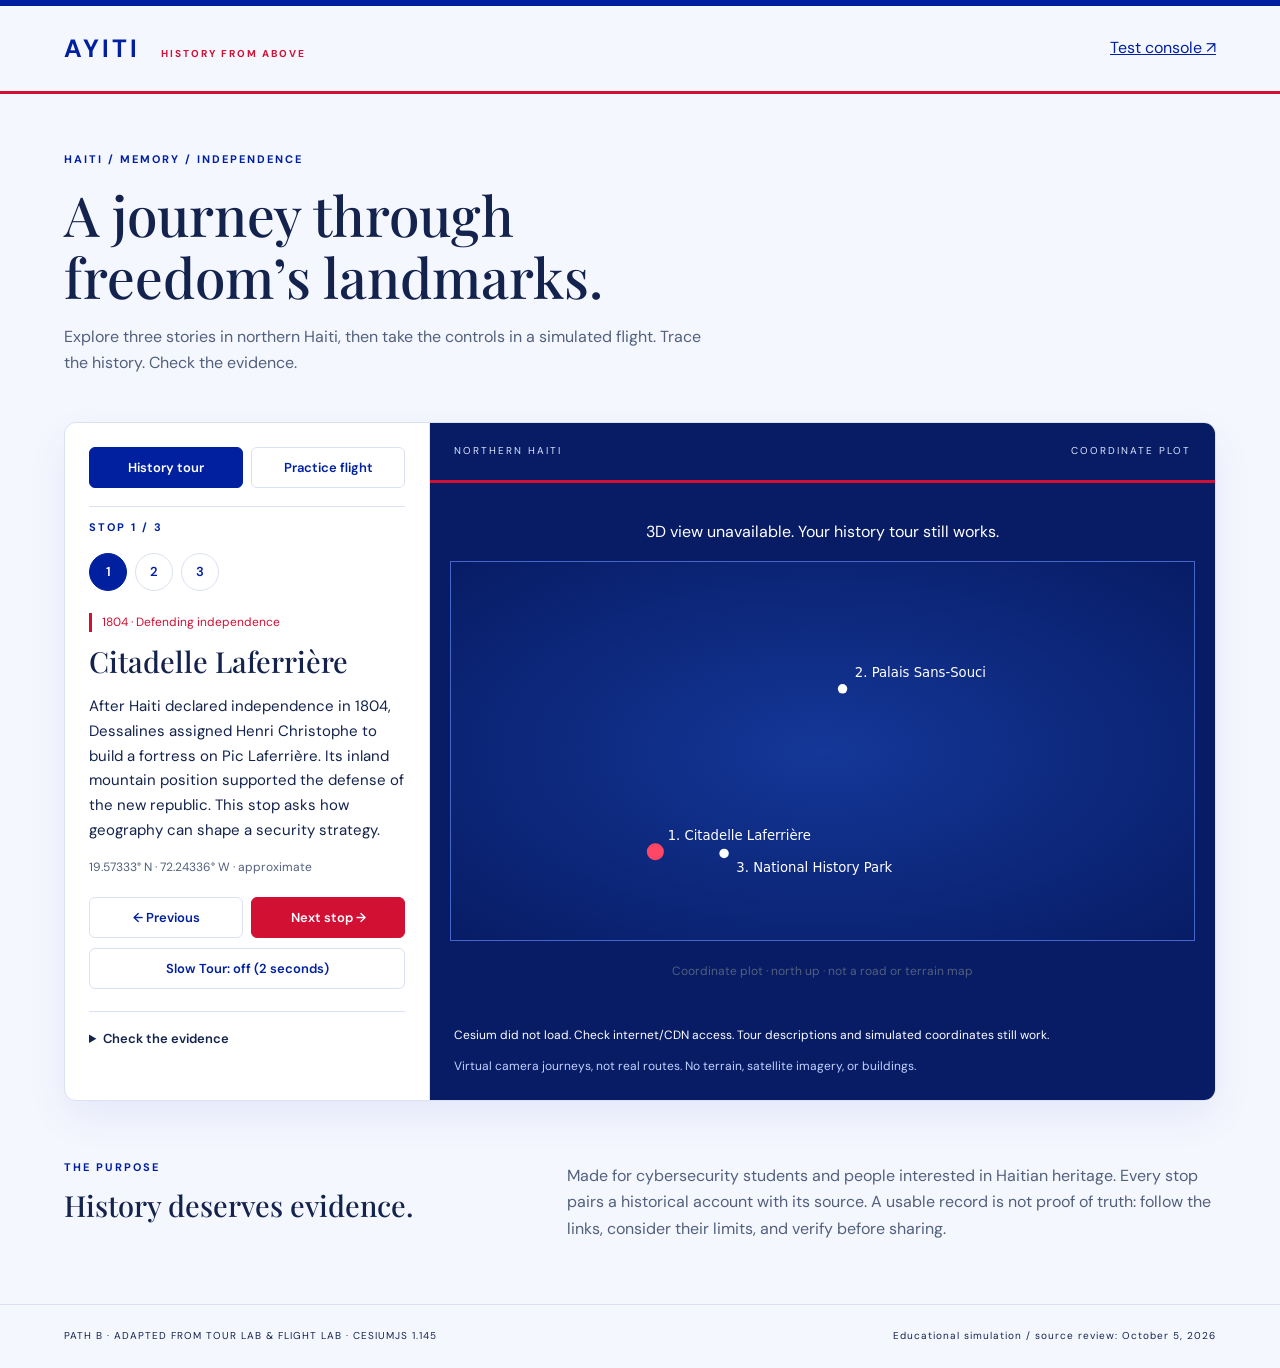
==== index.html @ 0febf386 "Add files via upload" ====
<!doctype html>
<html lang="en"><head><meta charset="utf-8"><meta name="viewport" content="width=device-width,initial-scale=1">
<meta name="description" content="A sourced Haiti history tour and educational flight simulation for cybersecurity students.">
<title>Ayiti · History from Above</title>
<link rel="stylesheet" href="https://cesium.com/downloads/cesiumjs/releases/1.145/Build/Cesium/Widgets/widgets.css">
<link rel="stylesheet" href="style.css"></head><body>
<header><a class="brand" href="index.html">AYITI <span>HISTORY FROM ABOVE</span></a><a href="tests.html">Test console ↗</a></header>
<main>
<section class="intro"><p class="eyebrow">HAITI / MEMORY / INDEPENDENCE</p><h1>A journey through<br>freedom’s landmarks.</h1><p>Explore three stories in northern Haiti, then take the controls in a simulated flight. Trace the history. Check the evidence.</p></section>
<div class="workspace">
<aside aria-label="Tour and flight controls">
<div class="tabs" role="group" aria-label="Experience"><button id="tourMode" aria-pressed="true">History tour</button><button id="flightMode" aria-pressed="false">Practice flight</button></div>
<section id="tourPanel"><p id="count" class="eyebrow"></p><div id="stopList" class="stop-list"></div><p id="era" class="era"></p><h2 id="name"></h2><p id="desc"></p><p id="coords" class="small"></p>
<div class="buttons"><button id="prev">← Previous</button><button id="next">Next stop →</button></div>
<button id="slow" class="wide" aria-pressed="false">Slow Tour: off (2 seconds)</button>
<details><summary>Check the evidence</summary><p id="source"></p><p id="coordinateNote" class="small"></p><p class="small">Cybersecurity connection: validate records, check provenance, and treat missing information as a warning.</p></details>
</section>
<section id="flightPanel" hidden><p class="eyebrow">SIMULATED FLIGHT · NO AIRCRAFT PHYSICS</p><h2>Your turn to explore.</h2><p>Start at the selected stop. Turn, change speed, and adjust your simulated altitude.</p>
<label>Heading <output id="headingOut">0°</output><input id="heading" type="range" min="0" max="359" value="0"></label>
<label>Speed <output id="speedOut">70 m/s</output><input id="speed" type="range" min="0" max="150" value="70"></label>
<label>Altitude above ellipsoid <output id="heightOut">2200 m</output><input id="height" type="range" min="500" max="5000" step="50" value="2200"></label>
<div class="buttons"><button id="play">Start flight</button><button id="reset">Reset at stop</button></div>
<p id="telemetry" class="telemetry" role="status"></p><p class="small">Arrow keys: turn / altitude. Space: pause. Keyboard controls work while the flight panel is active and focus is outside a form control.</p></section>
<div id="problems" role="alert"></div>
</aside>
<section class="map-panel" aria-label="Geographic visualization"><div class="map-top"><span>NORTHERN HAITI</span><span id="mapMode">3D GRID GLOBE</span></div><div id="globe"></div>
<div id="fallback" hidden><p>3D view unavailable. Your history tour still works.</p><svg viewBox="0 0 600 400" role="img" aria-label="Coordinate plot of the three Haiti tour stops. Not a terrain or road map."><g id="fallbackMarkers"></g></svg><p class="small">Coordinate plot · north up · not a road or terrain map</p></div>
<p id="message" role="status">Loading Cesium…</p><p class="map-note">Virtual camera journeys, not real routes. No terrain, satellite imagery, or buildings.</p></section>
</div>
<section class="context"><div><p class="eyebrow">THE PURPOSE</p><h2>History deserves evidence.</h2></div><p>Made for cybersecurity students and people interested in Haitian heritage. Every stop pairs a historical account with its source. A usable record is not proof of truth: follow the links, consider their limits, and verify before sharing.</p></section>
</main><footer>PATH B · ADAPTED FROM TOUR LAB & FLIGHT LAB · CESIUMJS 1.145 <span>Educational simulation / source review: October 5, 2026</span></footer>
<script src="https://cesium.com/downloads/cesiumjs/releases/1.145/Build/Cesium/Cesium.js"></script>
<script src="places.js"></script><script src="tour-core.js"></script><script src="flight-core.js"></script><script src="app.js"></script>
</body></html>
---- style.css ----
@import url('https://fonts.googleapis.com/css2?family=DM+Sans:wght@400;500;600;700&family=Playfair+Display:wght@500;600&display=swap');
:root{--paper:#f5f7ff;--ink:#14234d;--blue:#00209f;--red:#d21034;--line:#dbe1f2}*{box-sizing:border-box}body{margin:0;background:var(--paper);color:var(--ink);font:16px/1.65 'DM Sans',system-ui,sans-serif}header{display:flex;justify-content:space-between;align-items:center;padding:22px 5vw;border-bottom:1px solid var(--line)}a{color:var(--blue)}.brand{font-size:25px;letter-spacing:3px;text-decoration:none;font-weight:700}.brand span{font-size:10px;letter-spacing:2px;margin-left:12px}main{max-width:1450px;margin:auto;padding:0 5vw}.intro{padding:45px 0 30px;max-width:800px}.eyebrow{font-size:11px;letter-spacing:2px;font-weight:700;color:var(--blue)}h1{font:500 clamp(36px,4.3vw,64px)/1.12 'Playfair Display',Georgia,serif;margin:16px 0}h2{font:500 29px/1.2 'Playfair Display',Georgia,serif;margin:12px 0}.intro>p:last-child{max-width:650px;color:#52607c}.workspace{display:grid;grid-template-columns:365px 1fr;border:1px solid var(--line);border-radius:12px;overflow:hidden;background:#ffffff;box-shadow:0 16px 40px #00209f12}aside{padding:24px;border-right:1px solid var(--line)}.tabs,.buttons{display:flex;gap:8px}.tabs{padding-bottom:18px;border-bottom:1px solid var(--line)}button{font:600 13px 'DM Sans',system-ui;cursor:pointer;padding:11px 12px;border:1px solid var(--line);border-radius:6px;color:var(--blue);background:transparent}button:hover{background:#e8edff}button[aria-pressed=true],#next,#play{background:var(--blue);color:white;border-color:var(--blue)}button:disabled{opacity:.45;cursor:default}button:focus-visible,a:focus-visible,input:focus-visible,summary:focus-visible{outline:3px solid #d21034;outline-offset:3px}.tabs button{flex:1}.stop-list{display:flex;gap:8px;margin:16px 0}.stop-list button{border-radius:50%;width:38px;height:38px;padding:0}.era{font-size:12px;color:#d21034;margin-top:22px}#desc{font-size:15px}.small{font-size:12px;color:#52607c}.buttons{margin:20px 0 10px}.buttons button{flex:1}.wide{width:100%}details{border-top:1px solid var(--line);margin-top:22px;padding-top:16px;font-size:13px}summary{cursor:pointer;font-weight:600}#source a{display:inline-block;overflow-wrap:anywhere}#source p{margin:8px 0}#problems{font-size:13px;color:#b10e2a}label{display:block;margin:22px 0;font-size:13px;font-weight:600}output{float:right}input[type=range]{width:100%;accent-color:var(--blue)}.telemetry{font:12px/1.7 monospace}.map-panel{background:#071c65;position:relative;color:#ffffff;min-width:0;display:flex;flex-direction:column}.map-top{display:flex;justify-content:space-between;padding:20px 24px;font-size:10px;letter-spacing:2px;color:#dce5ff}#globe{height:500px;flex:1;min-height:460px}#message,.map-note{font-size:12px;padding:0 24px;line-height:1.6}.map-note{color:#c3d2ff;margin-top:0;padding-bottom:12px}#fallback{padding:20px;text-align:center}#fallback svg{width:100%;max-height:380px;background:radial-gradient(ellipse,#143798,#071c65);border:1px solid #4666cc}#fallback text{font:14px system-ui;fill:#ffffff}.context{display:grid;grid-template-columns:1fr 1.5fr;gap:70px;padding:46px 0}.context>p{color:#52607c}footer{border-top:1px solid var(--line);padding:23px 5vw;font-size:10px;letter-spacing:1px;display:flex;justify-content:space-between;gap:15px}[hidden]{display:none!important}@media(max-width:950px){.workspace{grid-template-columns:310px 1fr}aside{padding:18px}}@media(max-width:700px){.workspace,.context{grid-template-columns:1fr}.brand span{display:none}.intro{padding-top:30px}aside{border-right:0}.map-panel{min-height:430px}#globe{height:420px;min-height:420px}.context{gap:8px;padding:30px 0}footer{flex-direction:column}h1 br{display:none}}@media(prefers-reduced-motion:reduce){*{scroll-behavior:auto}}
header{border-top:6px solid #00209f;border-bottom:3px solid #d21034}.brand{color:#00209f}.brand span{color:#d21034}.era{border-left:3px solid #d21034;padding-left:10px}#next,#play{background:#d21034;border-color:#d21034}#next:hover,#play:hover{background:#b50f2c}.map-top{border-bottom:3px solid #d21034}.eyebrow{color:#00209f}
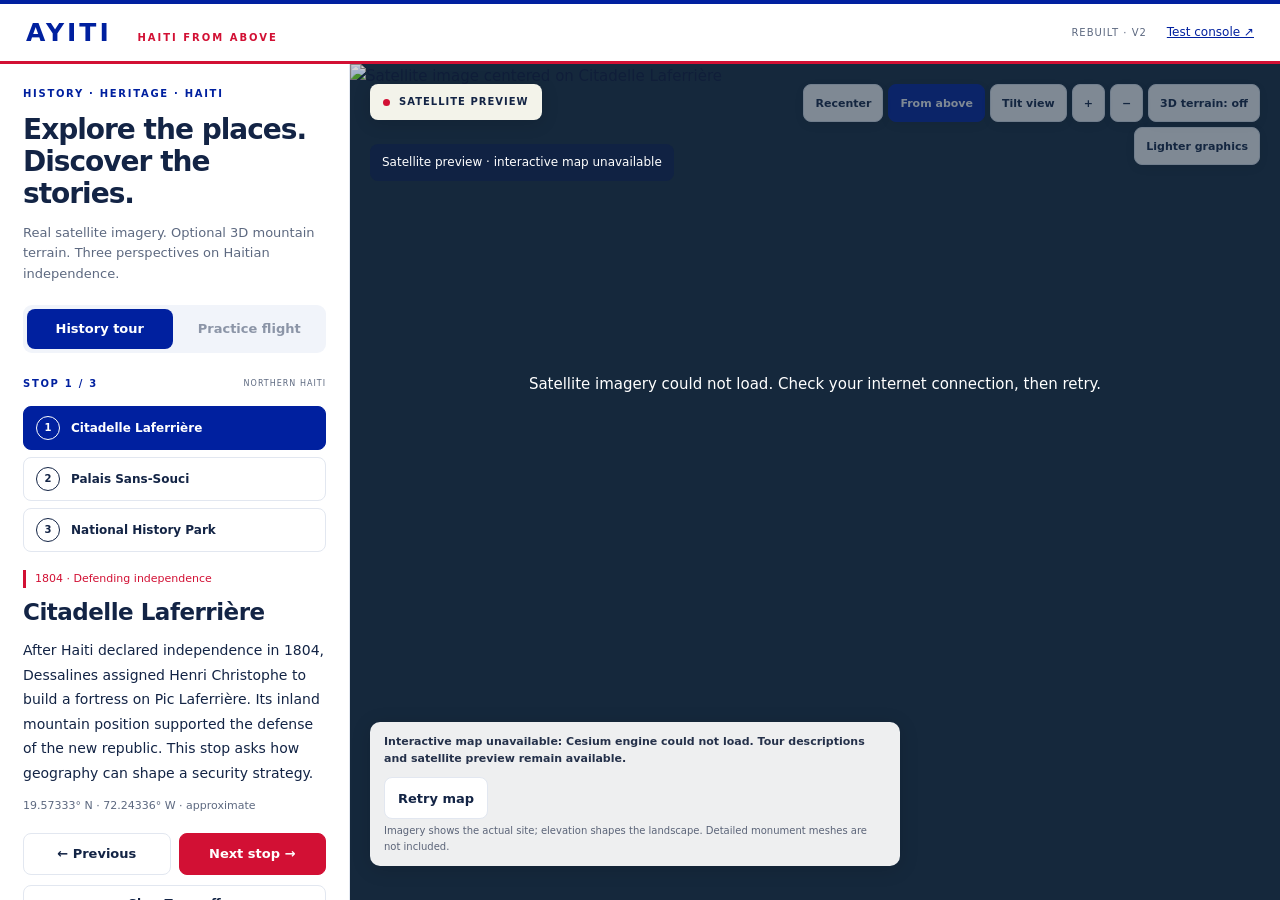
==== commit 2a5d2ac3: "Add files via upload" ====
--- a/index.html
+++ b/index.html
@@ -1,34 +1,42 @@
 <!doctype html>
-<html lang="en"><head><meta charset="utf-8"><meta name="viewport" content="width=device-width,initial-scale=1">
-<meta name="description" content="A sourced Haiti history tour and educational flight simulation for cybersecurity students.">
-<title>Ayiti · History from Above</title>
-<link rel="stylesheet" href="https://cesium.com/downloads/cesiumjs/releases/1.145/Build/Cesium/Widgets/widgets.css">
-<link rel="stylesheet" href="style.css"></head><body>
-<header><a class="brand" href="index.html">AYITI <span>HISTORY FROM ABOVE</span></a><a href="tests.html">Test console ↗</a></header>
-<main>
-<section class="intro"><p class="eyebrow">HAITI / MEMORY / INDEPENDENCE</p><h1>A journey through<br>freedom’s landmarks.</h1><p>Explore three stories in northern Haiti, then take the controls in a simulated flight. Trace the history. Check the evidence.</p></section>
-<div class="workspace">
-<aside aria-label="Tour and flight controls">
-<div class="tabs" role="group" aria-label="Experience"><button id="tourMode" aria-pressed="true">History tour</button><button id="flightMode" aria-pressed="false">Practice flight</button></div>
-<section id="tourPanel"><p id="count" class="eyebrow"></p><div id="stopList" class="stop-list"></div><p id="era" class="era"></p><h2 id="name"></h2><p id="desc"></p><p id="coords" class="small"></p>
-<div class="buttons"><button id="prev">← Previous</button><button id="next">Next stop →</button></div>
-<button id="slow" class="wide" aria-pressed="false">Slow Tour: off (2 seconds)</button>
-<details><summary>Check the evidence</summary><p id="source"></p><p id="coordinateNote" class="small"></p><p class="small">Cybersecurity connection: validate records, check provenance, and treat missing information as a warning.</p></details>
+<html lang="en">
+<head>
+<meta charset="utf-8"><meta name="viewport" content="width=device-width,initial-scale=1">
+<meta name="description" content="Explore Haiti's historical landmarks using real satellite imagery and elevation in CesiumJS.">
+<title>Ayiti · Haiti from Above</title>
+<link rel="stylesheet" href="vendor/cesium/widgets.css"><link rel="stylesheet" href="style.css?v=2">
+<script defer src="places.js"></script><script defer src="tour-core.js"></script><script defer src="flight-core.js"></script><script defer src="view-core.js"></script><script defer src="app.js?v=2"></script>
+</head>
+<body>
+<header class="app-header"><a href="index.html" class="brand">AYITI <span>HAITI FROM ABOVE</span></a><div class="header-right"><span class="version">REBUILT · V2</span><a href="tests.html">Test console ↗</a></div></header>
+<main class="app-layout">
+<aside class="sidebar" aria-label="History tour and flight controls">
+<div class="intro"><p class="eyebrow">HISTORY · HERITAGE · HAITI</p><h1>Explore the places.<br>Discover the stories.</h1><p class="intro-copy">Real satellite imagery. Optional 3D mountain terrain. Three perspectives on Haitian independence.</p></div>
+<div class="mode-tabs" aria-label="Experience"><button id="tourMode" aria-pressed="true">History tour</button><button id="flightMode" aria-pressed="false">Practice flight</button></div>
+<section id="tourPanel">
+<div class="count-row"><span id="count" class="eyebrow"></span><span class="location-tag">NORTHERN HAITI</span></div>
+<div id="stopList" class="stop-list" aria-label="Choose a tour stop"></div>
+<p id="era" class="era"></p><h2 id="name"></h2><p id="desc"></p><p id="coords" class="small"></p>
+<div class="navigation"><button id="prev" aria-label="Previous stop">← Previous</button><button id="next" class="primary">Next stop →</button></div>
+<button id="slow" class="wide" aria-pressed="false">Slow Tour: off</button>
+<details class="sources"><summary>History & coordinate sources</summary><div id="source"></div><p id="coordinateNote" class="small"></p><p class="small">Cybersecurity connection: validate inputs and check the origin of information before trusting it.</p></details>
 </section>
-<section id="flightPanel" hidden><p class="eyebrow">SIMULATED FLIGHT · NO AIRCRAFT PHYSICS</p><h2>Your turn to explore.</h2><p>Start at the selected stop. Turn, change speed, and adjust your simulated altitude.</p>
-<label>Heading <output id="headingOut">0°</output><input id="heading" type="range" min="0" max="359" value="0"></label>
-<label>Speed <output id="speedOut">70 m/s</output><input id="speed" type="range" min="0" max="150" value="70"></label>
-<label>Altitude above ellipsoid <output id="heightOut">2200 m</output><input id="height" type="range" min="500" max="5000" step="50" value="2200"></label>
-<div class="buttons"><button id="play">Start flight</button><button id="reset">Reset at stop</button></div>
-<p id="telemetry" class="telemetry" role="status"></p><p class="small">Arrow keys: turn / altitude. Space: pause. Keyboard controls work while the flight panel is active and focus is outside a form control.</p></section>
-<div id="problems" role="alert"></div>
+<section id="flightPanel" hidden><p class="eyebrow">SIMULATED FLIGHT</p><h2>Take the controls.</h2><p class="small">A simple camera-flight simulation, starting at your selected stop. No aircraft physics or collision detection.</p>
+<label for="heading">Heading <output id="headingOut">0°</output></label><input id="heading" type="range" min="0" max="359" value="0">
+<label for="speed">Speed <output id="speedOut">70 m/s</output></label><input id="speed" type="range" min="0" max="150" value="70">
+<label for="height">Height above ellipsoid <output id="heightOut">2200 m</output></label><input id="height" type="range" min="1200" max="5000" step="50" value="2200">
+<div class="navigation"><button id="play" class="primary">Start flight</button><button id="reset">Reset at stop</button></div>
+<div class="direction-pad" aria-label="Touch flight controls"><button id="turnLeft" aria-label="Turn left">↶ Left</button><button id="climb" aria-label="Climb">↑ Climb</button><button id="turnRight" aria-label="Turn right">Right ↷</button><button id="descend" aria-label="Descend">↓ Descend</button></div>
+<p id="telemetry" class="telemetry" role="status"></p><p class="small">Desktop: arrows turn or change height; Space pauses. On a phone, use the sliders and buttons.</p></section>
+<div id="problems" class="problems" role="alert"></div>
+<div class="sidebar-foot"><a href="README.md">Run instructions</a><span>CesiumJS 1.145 · Path B</span></div>
 </aside>
-<section class="map-panel" aria-label="Geographic visualization"><div class="map-top"><span>NORTHERN HAITI</span><span id="mapMode">3D GRID GLOBE</span></div><div id="globe"></div>
-<div id="fallback" hidden><p>3D view unavailable. Your history tour still works.</p><svg viewBox="0 0 600 400" role="img" aria-label="Coordinate plot of the three Haiti tour stops. Not a terrain or road map."><g id="fallbackMarkers"></g></svg><p class="small">Coordinate plot · north up · not a road or terrain map</p></div>
-<p id="message" role="status">Loading Cesium…</p><p class="map-note">Virtual camera journeys, not real routes. No terrain, satellite imagery, or buildings.</p></section>
-</div>
-<section class="context"><div><p class="eyebrow">THE PURPOSE</p><h2>History deserves evidence.</h2></div><p>Made for cybersecurity students and people interested in Haitian heritage. Every stop pairs a historical account with its source. A usable record is not proof of truth: follow the links, consider their limits, and verify before sharing.</p></section>
-</main><footer>PATH B · ADAPTED FROM TOUR LAB & FLIGHT LAB · CESIUMJS 1.145 <span>Educational simulation / source review: October 5, 2026</span></footer>
-<script src="https://cesium.com/downloads/cesiumjs/releases/1.145/Build/Cesium/Cesium.js"></script>
-<script src="places.js"></script><script src="tour-core.js"></script><script src="flight-core.js"></script><script src="app.js"></script>
-</body></html>+<section class="map-panel" aria-label="Interactive satellite and terrain view">
+<div id="globe" tabindex="0" aria-label="Cesium map. Drag to move; scroll or pinch to zoom; right-drag or use Tilt view to see terrain."></div>
+<div id="mapFallback" class="map-fallback"><img id="satellitePreview" alt="Satellite image centered on the selected Haiti tour stop"><div id="fallbackLabel" class="fallback-label">Satellite preview · loading interactive map…</div><p id="imageFailure" hidden>Satellite imagery could not load. Check your internet connection, then retry.</p></div>
+<div class="map-heading"><span class="live-dot"></span><span id="mapMode">LOADING SATELLITE VIEW</span></div>
+<div class="map-tools" aria-label="Map tools"><button id="recenter" title="Recenter selected stop">Recenter</button><button id="topView" aria-pressed="true">From above</button><button id="tiltView" aria-pressed="false">Tilt view</button><button id="zoomIn" aria-label="Zoom in">+</button><button id="zoomOut" aria-label="Zoom out">−</button><button id="terrainToggle" aria-pressed="false">3D terrain: off</button><button id="quality" aria-pressed="false">Lighter graphics</button></div>
+<div class="map-bottom"><p id="message" role="status" aria-live="polite">Loading interactive map. Tour controls are ready.</p><button id="retry" hidden>Retry map</button><p id="mapNotice">Imagery shows the actual site; elevation shapes the landscape. Detailed monument meshes are not included.</p></div>
+</section>
+</main>
+</body></html>
--- a/style.css
+++ b/style.css
@@ -1,3 +1 @@
-@import url('https://fonts.googleapis.com/css2?family=DM+Sans:wght@400;500;600;700&family=Playfair+Display:wght@500;600&display=swap');
-:root{--paper:#f5f7ff;--ink:#14234d;--blue:#00209f;--red:#d21034;--line:#dbe1f2}*{box-sizing:border-box}body{margin:0;background:var(--paper);color:var(--ink);font:16px/1.65 'DM Sans',system-ui,sans-serif}header{display:flex;justify-content:space-between;align-items:center;padding:22px 5vw;border-bottom:1px solid var(--line)}a{color:var(--blue)}.brand{font-size:25px;letter-spacing:3px;text-decoration:none;font-weight:700}.brand span{font-size:10px;letter-spacing:2px;margin-left:12px}main{max-width:1450px;margin:auto;padding:0 5vw}.intro{padding:45px 0 30px;max-width:800px}.eyebrow{font-size:11px;letter-spacing:2px;font-weight:700;color:var(--blue)}h1{font:500 clamp(36px,4.3vw,64px)/1.12 'Playfair Display',Georgia,serif;margin:16px 0}h2{font:500 29px/1.2 'Playfair Display',Georgia,serif;margin:12px 0}.intro>p:last-child{max-width:650px;color:#52607c}.workspace{display:grid;grid-template-columns:365px 1fr;border:1px solid var(--line);border-radius:12px;overflow:hidden;background:#ffffff;box-shadow:0 16px 40px #00209f12}aside{padding:24px;border-right:1px solid var(--line)}.tabs,.buttons{display:flex;gap:8px}.tabs{padding-bottom:18px;border-bottom:1px solid var(--line)}button{font:600 13px 'DM Sans',system-ui;cursor:pointer;padding:11px 12px;border:1px solid var(--line);border-radius:6px;color:var(--blue);background:transparent}button:hover{background:#e8edff}button[aria-pressed=true],#next,#play{background:var(--blue);color:white;border-color:var(--blue)}button:disabled{opacity:.45;cursor:default}button:focus-visible,a:focus-visible,input:focus-visible,summary:focus-visible{outline:3px solid #d21034;outline-offset:3px}.tabs button{flex:1}.stop-list{display:flex;gap:8px;margin:16px 0}.stop-list button{border-radius:50%;width:38px;height:38px;padding:0}.era{font-size:12px;color:#d21034;margin-top:22px}#desc{font-size:15px}.small{font-size:12px;color:#52607c}.buttons{margin:20px 0 10px}.buttons button{flex:1}.wide{width:100%}details{border-top:1px solid var(--line);margin-top:22px;padding-top:16px;font-size:13px}summary{cursor:pointer;font-weight:600}#source a{display:inline-block;overflow-wrap:anywhere}#source p{margin:8px 0}#problems{font-size:13px;color:#b10e2a}label{display:block;margin:22px 0;font-size:13px;font-weight:600}output{float:right}input[type=range]{width:100%;accent-color:var(--blue)}.telemetry{font:12px/1.7 monospace}.map-panel{background:#071c65;position:relative;color:#ffffff;min-width:0;display:flex;flex-direction:column}.map-top{display:flex;justify-content:space-between;padding:20px 24px;font-size:10px;letter-spacing:2px;color:#dce5ff}#globe{height:500px;flex:1;min-height:460px}#message,.map-note{font-size:12px;padding:0 24px;line-height:1.6}.map-note{color:#c3d2ff;margin-top:0;padding-bottom:12px}#fallback{padding:20px;text-align:center}#fallback svg{width:100%;max-height:380px;background:radial-gradient(ellipse,#143798,#071c65);border:1px solid #4666cc}#fallback text{font:14px system-ui;fill:#ffffff}.context{display:grid;grid-template-columns:1fr 1.5fr;gap:70px;padding:46px 0}.context>p{color:#52607c}footer{border-top:1px solid var(--line);padding:23px 5vw;font-size:10px;letter-spacing:1px;display:flex;justify-content:space-between;gap:15px}[hidden]{display:none!important}@media(max-width:950px){.workspace{grid-template-columns:310px 1fr}aside{padding:18px}}@media(max-width:700px){.workspace,.context{grid-template-columns:1fr}.brand span{display:none}.intro{padding-top:30px}aside{border-right:0}.map-panel{min-height:430px}#globe{height:420px;min-height:420px}.context{gap:8px;padding:30px 0}footer{flex-direction:column}h1 br{display:none}}@media(prefers-reduced-motion:reduce){*{scroll-behavior:auto}}
-header{border-top:6px solid #00209f;border-bottom:3px solid #d21034}.brand{color:#00209f}.brand span{color:#d21034}.era{border-left:3px solid #d21034;padding-left:10px}#next,#play{background:#d21034;border-color:#d21034}#next:hover,#play:hover{background:#b50f2c}.map-top{border-bottom:3px solid #d21034}.eyebrow{color:#00209f}
+:root{--blue:#00209f;--red:#d21034;--ink:#132445;--muted:#5d6980;--line:#e2e7f0;--paper:#fff;--header:64px}*{box-sizing:border-box}html,body{margin:0;min-height:100%;background:#f4f6fb;color:var(--ink);font:15px/1.6 system-ui,-apple-system,BlinkMacSystemFont,"Segoe UI",sans-serif}a{color:var(--blue)}button{font:600 13px system-ui;cursor:pointer;min-height:42px;border:1px solid var(--line);border-radius:8px;background:#fff;color:var(--ink);padding:10px 13px;touch-action:manipulation}button:hover{background:#eef2ff}button:disabled{opacity:.45;cursor:not-allowed}button:focus-visible,a:focus-visible,summary:focus-visible,input:focus-visible,#globe:focus-visible{outline:3px solid #ffb3c1;outline-offset:3px}button[aria-pressed=true]{background:var(--blue);border-color:var(--blue);color:#fff}.primary{background:var(--red);border-color:var(--red);color:#fff}.primary:hover{background:#b90d2d}button[aria-pressed=true]:hover{background:#123bbd}.app-header{height:var(--header);display:flex;align-items:center;justify-content:space-between;padding:0 26px;border-top:4px solid var(--blue);border-bottom:3px solid var(--red);background:#fff}.brand{font-size:25px;letter-spacing:3px;font-weight:800;text-decoration:none;white-space:nowrap}.brand span{font-size:10px;letter-spacing:2px;margin-left:14px;color:var(--red)}.header-right{display:flex;gap:20px;align-items:center;font-size:12px}.version{font-size:10px;color:var(--muted);letter-spacing:1px}.app-layout{height:calc(100dvh - var(--header));display:grid;grid-template-columns:350px minmax(0,1fr)}.sidebar{background:#fff;overflow-y:auto;overscroll-behavior-y:contain;border-right:1px solid var(--line);padding:22px 23px 18px;scrollbar-width:thin}.eyebrow{font-size:10px;letter-spacing:1.7px;font-weight:750;color:var(--blue);margin:0 0 12px}.intro h1{font-size:28px;line-height:1.15;letter-spacing:-1px;margin:8px 0 12px}.intro-copy{font-size:13px;color:var(--muted);margin:0 0 20px}.mode-tabs{display:flex;background:#f1f4fa;border-radius:9px;padding:4px;gap:4px;margin-bottom:23px}.mode-tabs button{flex:1;border:0;min-height:40px;background:transparent;padding:8px}.mode-tabs button[aria-pressed=true]{background:var(--blue)}.count-row{display:flex;justify-content:space-between;align-items:center}.count-row .eyebrow{margin:0}.location-tag{font-size:8px;color:var(--muted);letter-spacing:1px}.stop-list{display:grid;gap:7px;margin:14px 0 18px}.stop-list button{display:flex;gap:11px;align-items:center;text-align:left;min-height:44px;padding:9px 12px;font-size:12px}.stop-list .stop-number{display:inline-flex;align-items:center;justify-content:center;flex:none;width:24px;height:24px;border:1px solid currentColor;border-radius:50%;font-size:10px}.era{font-size:11px;color:var(--red);border-left:3px solid var(--red);padding-left:9px;margin:18px 0 9px}h2{font-size:23px;line-height:1.25;letter-spacing:-.5px;margin:10px 0}#desc{font-size:14px;line-height:1.75;margin:12px 0}.small{font-size:11px;color:var(--muted)}.navigation{display:flex;gap:8px;margin:18px 0 10px}.navigation button{flex:1}.wide{width:100%;font-size:12px;min-height:38px}.sources{border-top:1px solid var(--line);margin-top:21px;padding-top:14px;font-size:12px}.sources summary{cursor:pointer;font-weight:650;min-height:32px}#source a{overflow-wrap:anywhere}.sidebar-foot{margin-top:28px;border-top:1px solid var(--line);padding-top:14px;display:flex;gap:12px;justify-content:space-between;color:var(--muted);font-size:9px}.problems{color:#b00c29;font-size:12px}label{display:block;margin:20px 0 8px;font-size:12px;font-weight:650}output{float:right;color:var(--blue)}input[type=range]{display:block;width:100%;height:24px;margin:0;accent-color:var(--blue)}.direction-pad{display:grid;grid-template-columns:repeat(2,1fr);gap:7px}.direction-pad button{font-size:12px}.telemetry{font:11px/1.8 ui-monospace,Consolas,monospace;padding:10px;border:1px solid var(--line);border-radius:8px;background:#f6f8fc}.map-panel{position:relative;overflow:hidden;min-width:0;min-height:0;background:#13213b}#globe,.map-fallback{position:absolute;inset:0;width:100%;height:100%}.map-fallback{z-index:1;background:#15283c}.map-fallback img{width:100%;height:100%;object-fit:cover;display:block;filter:brightness(.83)}.fallback-label{position:absolute;left:20px;top:80px;color:#fff;font-size:12px;background:#102244e6;padding:9px 12px;border-radius:8px}.map-fallback #imageFailure{position:absolute;inset:35% 10%;color:white;text-align:center}.map-heading{position:absolute;top:20px;left:20px;z-index:3;display:flex;align-items:center;gap:9px;background:#fffef4f2;border-radius:8px;padding:10px 13px;font-size:10px;font-weight:700;letter-spacing:1px;pointer-events:none;box-shadow:0 3px 18px #0002}.live-dot{width:7px;height:7px;border-radius:50%;background:var(--red)}.map-tools{position:absolute;top:20px;right:20px;z-index:3;display:flex;gap:5px;max-width:75%;flex-wrap:wrap;justify-content:flex-end}.map-tools button{font-size:11px;min-height:38px;padding:8px 11px;box-shadow:0 3px 12px #0002}.map-bottom{position:absolute;bottom:34px;left:20px;z-index:3;max-width:min(530px,calc(100% - 40px));border-radius:10px;padding:11px 14px;background:#ffffffec;color:#25314a;box-shadow:0 3px 20px #0002;pointer-events:none}.map-bottom p{margin:0;font-size:11px}#message{font-weight:650}#mapNotice{font-size:10px;color:#5b6478;margin-top:4px}#retry{margin-top:9px;pointer-events:auto}.cesium-viewer-bottom{background:#fff9;border-radius:4px;padding:2px;font-size:9px;max-width:100%}.cesium-viewer-bottom a{color:#111}.cesium-widget-credits{max-width:100%;overflow-wrap:anywhere}.cesium-widget canvas{touch-action:none}#globe:focus{outline-offset:-3px}[hidden]{display:none!important}@media(min-width:1100px){.map-heading{max-width:300px}.map-tools{max-width:60%}}@media(max-width:1000px){.app-layout{grid-template-columns:310px minmax(0,1fr)}.sidebar{padding:20px}.map-heading{top:14px;left:14px}.map-tools{top:64px;left:14px;right:14px;max-width:none;justify-content:flex-start}.map-tools button{font-size:10px}.map-bottom{left:14px;max-width:calc(100% - 28px)}}@media(max-width:700px){:root{--header:58px}.app-header{padding:0 15px}.brand{font-size:22px}.brand span,.version{display:none}.header-right{font-size:11px}.app-layout{height:auto;display:flex;flex-direction:column}.map-panel{order:-1;height:54svh;min-height:340px;max-height:540px}.sidebar{border-right:0;overflow:visible;padding:21px 20px;max-width:none}.intro h1{font-size:25px}.intro h1 br{display:none}.intro-copy{font-size:12px;margin-bottom:15px}.stop-list{grid-template-columns:repeat(3,minmax(0,1fr));gap:6px}.stop-list button{flex-direction:column;justify-content:center;text-align:center;font-size:10px;padding:8px 4px;min-height:68px;gap:5px}.map-heading{font-size:9px;top:12px;left:12px;padding:8px 10px}.map-tools{top:54px;left:12px;right:12px;gap:5px}.map-tools button{min-height:38px;font-size:10px;padding:7px 9px}.map-bottom{bottom:28px;left:12px;max-width:calc(100% - 24px);padding:9px 11px}.map-bottom p{font-size:10px}#mapNotice{font-size:9px}.fallback-label{top:155px;left:12px;font-size:10px}.sidebar-foot{font-size:10px}}@media(prefers-reduced-motion:reduce){*{scroll-behavior:auto}}
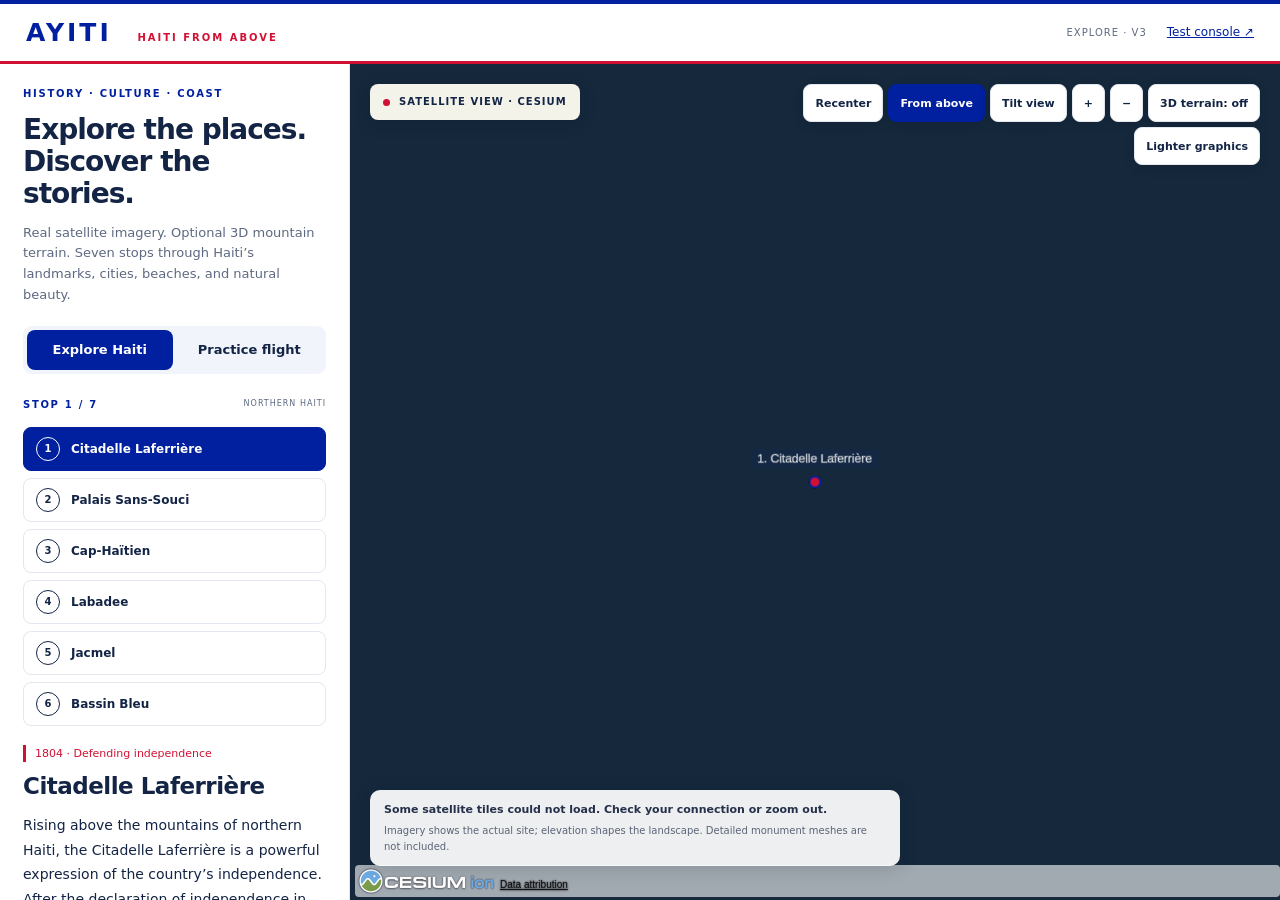
==== commit 0618a3dd: "Add files via upload" ====
--- a/index.html
+++ b/index.html
@@ -4,15 +4,15 @@
 <meta charset="utf-8"><meta name="viewport" content="width=device-width,initial-scale=1">
 <meta name="description" content="Explore Haiti's historical landmarks using real satellite imagery and elevation in CesiumJS.">
 <title>Ayiti · Haiti from Above</title>
-<link rel="stylesheet" href="vendor/cesium/widgets.css"><link rel="stylesheet" href="style.css?v=2">
-<script defer src="places.js"></script><script defer src="tour-core.js"></script><script defer src="flight-core.js"></script><script defer src="view-core.js"></script><script defer src="app.js?v=2"></script>
+<link rel="stylesheet" href="vendor/cesium/widgets.css"><link rel="stylesheet" href="style.css?v=3">
+<script defer src="places.js"></script><script defer src="tour-core.js"></script><script defer src="flight-core.js"></script><script defer src="view-core.js"></script><script defer src="app.js?v=3"></script>
 </head>
 <body>
-<header class="app-header"><a href="index.html" class="brand">AYITI <span>HAITI FROM ABOVE</span></a><div class="header-right"><span class="version">REBUILT · V2</span><a href="tests.html">Test console ↗</a></div></header>
+<header class="app-header"><a href="index.html" class="brand">AYITI <span>HAITI FROM ABOVE</span></a><div class="header-right"><span class="version">EXPLORE · V3</span><a href="tests.html">Test console ↗</a></div></header>
 <main class="app-layout">
-<aside class="sidebar" aria-label="History tour and flight controls">
-<div class="intro"><p class="eyebrow">HISTORY · HERITAGE · HAITI</p><h1>Explore the places.<br>Discover the stories.</h1><p class="intro-copy">Real satellite imagery. Optional 3D mountain terrain. Three perspectives on Haitian independence.</p></div>
-<div class="mode-tabs" aria-label="Experience"><button id="tourMode" aria-pressed="true">History tour</button><button id="flightMode" aria-pressed="false">Practice flight</button></div>
+<aside class="sidebar" aria-label="Explore Haiti and flight controls">
+<div class="intro"><p class="eyebrow">HISTORY · CULTURE · COAST</p><h1>Explore the places.<br>Discover the stories.</h1><p class="intro-copy">Real satellite imagery. Optional 3D mountain terrain. Seven stops through Haiti’s landmarks, cities, beaches, and natural beauty.</p></div>
+<div class="mode-tabs" aria-label="Experience"><button id="tourMode" aria-pressed="true">Explore Haiti</button><button id="flightMode" aria-pressed="false">Practice flight</button></div>
 <section id="tourPanel">
 <div class="count-row"><span id="count" class="eyebrow"></span><span class="location-tag">NORTHERN HAITI</span></div>
 <div id="stopList" class="stop-list" aria-label="Choose a tour stop"></div>
--- a/vendor/cesium/widgets.css
+++ b/vendor/cesium/widgets.css
@@ -0,0 +1,1342 @@
+/* packages/widgets/Source/shared.css */
+.cesium-svgPath-svg {
+  position: absolute;
+  top: 0;
+  left: 0;
+  width: 100%;
+  height: 100%;
+  overflow: hidden;
+}
+.cesium-button {
+  display: inline-block;
+  position: relative;
+  background: #303336;
+  border: 1px solid #444;
+  color: #edffff;
+  fill: #edffff;
+  border-radius: 4px;
+  padding: 5px 12px;
+  margin: 2px 3px;
+  cursor: pointer;
+  overflow: hidden;
+  -moz-user-select: none;
+  -webkit-user-select: none;
+  -ms-user-select: none;
+  user-select: none;
+}
+.cesium-button:focus {
+  color: #fff;
+  fill: #fff;
+  border-color: #ea4;
+  outline: none;
+}
+.cesium-button:hover {
+  color: #fff;
+  fill: #fff;
+  background: #48b;
+  border-color: #aef;
+  box-shadow: 0 0 8px #fff;
+}
+.cesium-button:active {
+  color: #000;
+  fill: #000;
+  background: #adf;
+  border-color: #fff;
+  box-shadow: 0 0 8px #fff;
+}
+.cesium-button:disabled,
+.cesium-button-disabled,
+.cesium-button-disabled:focus,
+.cesium-button-disabled:hover,
+.cesium-button-disabled:active {
+  background: #303336;
+  border-color: #444;
+  color: #646464;
+  fill: #646464;
+  box-shadow: none;
+  cursor: default;
+}
+.cesium-button option {
+  background-color: #000;
+  color: #eee;
+}
+.cesium-button option:disabled {
+  color: #777;
+}
+.cesium-button input,
+.cesium-button label {
+  cursor: pointer;
+}
+.cesium-button input {
+  vertical-align: sub;
+}
+.cesium-toolbar-button {
+  box-sizing: border-box;
+  width: 32px;
+  height: 32px;
+  border-radius: 14%;
+  padding: 0;
+  vertical-align: middle;
+  z-index: 0;
+}
+.cesium-performanceDisplay-defaultContainer {
+  position: absolute;
+  top: 50px;
+  right: 10px;
+  text-align: right;
+}
+.cesium-performanceDisplay {
+  background-color: rgba(40, 40, 40, 0.7);
+  padding: 7px;
+  border-radius: 5px;
+  border: 1px solid #444;
+  font: bold 12px sans-serif;
+}
+.cesium-performanceDisplay-fps {
+  color: #e52;
+}
+.cesium-performanceDisplay-throttled {
+  color: #a42;
+}
+.cesium-performanceDisplay-ms {
+  color: #de3;
+}
+
+/* packages/widgets/Source/Animation/Animation.css */
+.cesium-animation-theme {
+  visibility: hidden;
+  display: block;
+  position: absolute;
+  z-index: -100;
+}
+.cesium-animation-themeNormal {
+  color: #222;
+}
+.cesium-animation-themeHover {
+  color: #4488b0;
+}
+.cesium-animation-themeSelect {
+  color: #242;
+}
+.cesium-animation-themeDisabled {
+  color: #333;
+}
+.cesium-animation-themeKnob {
+  color: #222;
+}
+.cesium-animation-themePointer {
+  color: #2e2;
+}
+.cesium-animation-themeSwoosh {
+  color: #8ac;
+}
+.cesium-animation-themeSwooshHover {
+  color: #aef;
+}
+.cesium-animation-svgText {
+  fill: #edffff;
+  font-family: Sans-Serif;
+  font-size: 15px;
+  text-anchor: middle;
+}
+.cesium-animation-blank {
+  fill: #000;
+  fill-opacity: 0.01;
+  stroke: none;
+}
+.cesium-animation-rectButton {
+  cursor: pointer;
+  -moz-user-select: none;
+  -webkit-user-select: none;
+  -ms-user-select: none;
+  user-select: none;
+}
+.cesium-animation-rectButton .cesium-animation-buttonGlow {
+  fill: #fff;
+  stroke: none;
+  display: none;
+}
+.cesium-animation-rectButton:hover .cesium-animation-buttonGlow {
+  display: block;
+}
+.cesium-animation-rectButton .cesium-animation-buttonPath {
+  fill: #edffff;
+}
+.cesium-animation-rectButton .cesium-animation-buttonMain {
+  stroke: #444;
+  stroke-width: 1.2;
+}
+.cesium-animation-rectButton:hover .cesium-animation-buttonMain {
+  stroke: #aef;
+}
+.cesium-animation-rectButton:active .cesium-animation-buttonMain {
+  fill: #abd6ff;
+}
+.cesium-animation-buttonDisabled {
+  -moz-user-select: none;
+  -webkit-user-select: none;
+  -ms-user-select: none;
+  user-select: none;
+}
+.cesium-animation-buttonDisabled .cesium-animation-buttonMain {
+  stroke: #555;
+}
+.cesium-animation-buttonDisabled .cesium-animation-buttonPath {
+  fill: #818181;
+}
+.cesium-animation-buttonDisabled .cesium-animation-buttonGlow {
+  display: none;
+}
+.cesium-animation-buttonToggled .cesium-animation-buttonGlow {
+  display: block;
+  fill: #2e2;
+}
+.cesium-animation-buttonToggled .cesium-animation-buttonMain {
+  stroke: #2e2;
+}
+.cesium-animation-buttonToggled:hover .cesium-animation-buttonGlow {
+  fill: #fff;
+}
+.cesium-animation-buttonToggled:hover .cesium-animation-buttonMain {
+  stroke: #2e2;
+}
+.cesium-animation-shuttleRingG {
+  cursor: pointer;
+}
+.cesium-animation-shuttleRingPointer {
+  cursor: pointer;
+}
+.cesium-animation-shuttleRingPausePointer {
+  cursor: pointer;
+}
+.cesium-animation-shuttleRingBack {
+  fill: #181818;
+  fill-opacity: 0.8;
+  stroke: #333;
+  stroke-width: 1.2;
+}
+.cesium-animation-shuttleRingSwoosh line {
+  stroke: #8ac;
+  stroke-width: 3;
+  stroke-opacity: 0.2;
+  stroke-linecap: round;
+}
+.cesium-animation-knobOuter {
+  cursor: pointer;
+  stroke: #444;
+  stroke-width: 1.2;
+}
+.cesium-animation-knobInner {
+  cursor: pointer;
+}
+
+/* packages/widgets/Source/BaseLayerPicker/BaseLayerPicker.css */
+.cesium-baseLayerPicker-selected {
+  position: absolute;
+  top: 0;
+  left: 0;
+  width: 100%;
+  height: 100%;
+  border: none;
+}
+.cesium-baseLayerPicker-dropDown {
+  display: block;
+  position: absolute;
+  box-sizing: content-box;
+  top: auto;
+  right: 0;
+  width: 320px;
+  max-height: 500px;
+  margin-top: 5px;
+  background-color: rgba(38, 38, 38, 0.75);
+  border: 1px solid #444;
+  padding: 6px;
+  overflow: auto;
+  border-radius: 10px;
+  -moz-user-select: none;
+  -webkit-user-select: none;
+  -ms-user-select: none;
+  user-select: none;
+  transform: translate(0, -20%);
+  visibility: hidden;
+  opacity: 0;
+  transition:
+    visibility 0s 0.2s,
+    opacity 0.2s ease-in,
+    transform 0.2s ease-in;
+}
+.cesium-baseLayerPicker-dropDown-visible {
+  transform: translate(0, 0);
+  visibility: visible;
+  opacity: 1;
+  transition: opacity 0.2s ease-out, transform 0.2s ease-out;
+}
+.cesium-baseLayerPicker-sectionTitle {
+  display: block;
+  font-family: sans-serif;
+  font-size: 16pt;
+  text-align: left;
+  color: #edffff;
+  margin-bottom: 4px;
+}
+.cesium-baseLayerPicker-choices {
+  margin-bottom: 5px;
+}
+.cesium-baseLayerPicker-categoryTitle {
+  color: #edffff;
+  font-size: 11pt;
+}
+.cesium-baseLayerPicker-choices {
+  display: block;
+  border: 1px solid #888;
+  border-radius: 5px;
+  padding: 5px 0;
+}
+.cesium-baseLayerPicker-item {
+  display: inline-block;
+  vertical-align: top;
+  margin: 2px 5px;
+  width: 64px;
+  text-align: center;
+  cursor: pointer;
+}
+.cesium-baseLayerPicker-itemLabel {
+  display: block;
+  font-family: sans-serif;
+  font-size: 8pt;
+  text-align: center;
+  vertical-align: middle;
+  color: #edffff;
+  cursor: pointer;
+  word-wrap: break-word;
+}
+.cesium-baseLayerPicker-item:hover .cesium-baseLayerPicker-itemLabel,
+.cesium-baseLayerPicker-item:focus .cesium-baseLayerPicker-itemLabel {
+  text-decoration: underline;
+}
+.cesium-baseLayerPicker-itemIcon {
+  display: inline-block;
+  position: relative;
+  width: inherit;
+  height: auto;
+  background-size: 100% 100%;
+  border: solid 1px #444;
+  border-radius: 9px;
+  color: #edffff;
+  margin: 0;
+  padding: 0;
+  cursor: pointer;
+  box-sizing: border-box;
+}
+.cesium-baseLayerPicker-item:hover .cesium-baseLayerPicker-itemIcon {
+  border-color: #fff;
+  box-shadow: 0 0 8px #fff, 0 0 8px #fff;
+}
+.cesium-baseLayerPicker-selectedItem .cesium-baseLayerPicker-itemLabel {
+  color: rgb(189, 236, 248);
+}
+.cesium-baseLayerPicker-selectedItem .cesium-baseLayerPicker-itemIcon {
+  border: double 4px rgb(189, 236, 248);
+}
+
+/* packages/engine/Source/Widget/CesiumWidget.css */
+.cesium-widget {
+  font-family: sans-serif;
+  font-size: 16px;
+  overflow: hidden;
+  display: block;
+  position: relative;
+  top: 0;
+  left: 0;
+  width: 100%;
+  height: 100%;
+}
+.cesium-widget,
+.cesium-widget canvas {
+  width: 100%;
+  height: 100%;
+  touch-action: none;
+}
+.cesium-widget-credits {
+  display: block;
+  position: absolute;
+  bottom: 0;
+  left: 0;
+  color: #fff;
+  font-size: 10px;
+  text-shadow: 0px 0px 2px #000000;
+  padding-right: 5px;
+}
+.cesium-widget-errorPanel {
+  position: absolute;
+  top: 0;
+  right: 0;
+  bottom: 0;
+  left: 0;
+  text-align: center;
+  background: rgba(0, 0, 0, 0.7);
+  z-index: 99999;
+}
+.cesium-widget-errorPanel:before {
+  display: inline-block;
+  vertical-align: middle;
+  height: 100%;
+  content: "";
+}
+.cesium-widget-errorPanel-content {
+  width: 75%;
+  max-width: 500px;
+  display: inline-block;
+  text-align: left;
+  vertical-align: middle;
+  border: 1px solid #510c00;
+  border-radius: 7px;
+  background-color: #f0d9d5;
+  font-size: 14px;
+  color: #510c00;
+}
+.cesium-widget-errorPanel-content.expanded {
+  max-width: 75%;
+}
+.cesium-widget-errorPanel-header {
+  font-size: 18px;
+  font-family:
+    "Open Sans",
+    Verdana,
+    Geneva,
+    sans-serif;
+  background: #d69d93;
+  border-bottom: 2px solid #510c00;
+  padding-bottom: 10px;
+  border-radius: 3px 3px 0 0;
+  padding: 15px;
+}
+.cesium-widget-errorPanel-scroll {
+  overflow: auto;
+  font-family:
+    "Open Sans",
+    Verdana,
+    Geneva,
+    sans-serif;
+  white-space: pre-wrap;
+  padding: 0 15px;
+  margin: 10px 0 20px 0;
+}
+.cesium-widget-errorPanel-buttonPanel {
+  padding: 0 15px;
+  margin: 10px 0 20px 0;
+  text-align: right;
+}
+.cesium-widget-errorPanel-buttonPanel button {
+  border-color: #510c00;
+  background: #d69d93;
+  color: #202020;
+  margin: 0;
+}
+.cesium-widget-errorPanel-buttonPanel button:focus {
+  border-color: #510c00;
+  background: #f0d9d5;
+  color: #510c00;
+}
+.cesium-widget-errorPanel-buttonPanel button:hover {
+  border-color: #510c00;
+  background: #f0d9d5;
+  color: #510c00;
+}
+.cesium-widget-errorPanel-buttonPanel button:active {
+  border-color: #510c00;
+  background: #b17b72;
+  color: #510c00;
+}
+.cesium-widget-errorPanel-more-details {
+  text-decoration: underline;
+  cursor: pointer;
+}
+.cesium-widget-errorPanel-more-details:hover {
+  color: #2b0700;
+}
+
+/* packages/widgets/Source/CesiumInspector/CesiumInspector.css */
+.cesium-cesiumInspector {
+  border-radius: 5px;
+  transition: width ease-in-out 0.25s;
+  background: rgba(48, 51, 54, 0.8);
+  border: 1px solid #444;
+  color: #edffff;
+  display: inline-block;
+  position: relative;
+  padding: 4px 12px;
+  -moz-user-select: none;
+  -webkit-user-select: none;
+  -ms-user-select: none;
+  user-select: none;
+  overflow: hidden;
+}
+.cesium-cesiumInspector-button {
+  text-align: center;
+  font-size: 11pt;
+}
+.cesium-cesiumInspector-visible .cesium-cesiumInspector-button {
+  border-bottom: 1px solid #aaa;
+  padding-bottom: 3px;
+}
+.cesium-cesiumInspector input:enabled,
+.cesium-cesiumInspector-button {
+  cursor: pointer;
+}
+.cesium-cesiumInspector-visible {
+  width: 185px;
+  height: auto;
+}
+.cesium-cesiumInspector-hidden {
+  width: 122px;
+  height: 17px;
+}
+.cesium-cesiumInspector-sectionContent {
+  max-height: 600px;
+}
+.cesium-cesiumInspector-section-collapsed .cesium-cesiumInspector-sectionContent {
+  max-height: 0;
+  padding: 0 !important;
+  overflow: hidden;
+}
+.cesium-cesiumInspector-dropDown {
+  margin: 5px 0;
+  font-family: sans-serif;
+  font-size: 10pt;
+  width: 185px;
+}
+.cesium-cesiumInspector-frustumStatistics {
+  padding-left: 10px;
+  padding: 5px;
+  background-color: rgba(80, 80, 80, 0.75);
+}
+.cesium-cesiumInspector-pickButton {
+  background-color: rgba(0, 0, 0, 0.3);
+  border: 1px solid #444;
+  color: #edffff;
+  border-radius: 5px;
+  padding: 3px 7px;
+  cursor: pointer;
+  -moz-user-select: none;
+  -webkit-user-select: none;
+  -ms-user-select: none;
+  user-select: none;
+  margin: 0 auto;
+}
+.cesium-cesiumInspector-pickButton:focus {
+  outline: none;
+}
+.cesium-cesiumInspector-pickButton:active,
+.cesium-cesiumInspector-pickButtonHighlight {
+  color: #000;
+  background: #adf;
+  border-color: #fff;
+  box-shadow: 0 0 8px #fff;
+}
+.cesium-cesiumInspector-center {
+  text-align: center;
+}
+.cesium-cesiumInspector-sectionHeader {
+  font-weight: bold;
+  font-size: 10pt;
+  margin: 0;
+  cursor: pointer;
+}
+.cesium-cesiumInspector-pickSection {
+  border: 1px solid #aaa;
+  border-radius: 5px;
+  padding: 3px;
+  margin-bottom: 5px;
+}
+.cesium-cesiumInspector-sectionContent {
+  margin-bottom: 10px;
+  transition: max-height 0.25s;
+}
+.cesium-cesiumInspector-tileText {
+  padding-bottom: 10px;
+  border-bottom: 1px solid #aaa;
+}
+.cesium-cesiumInspector-relativeText {
+  padding-top: 10px;
+}
+.cesium-cesiumInspector-sectionHeader::before {
+  margin-right: 5px;
+  content: "-";
+  width: 1ch;
+  display: inline-block;
+}
+.cesium-cesiumInspector-section-collapsed .cesium-cesiumInspector-sectionHeader::before {
+  content: "+";
+}
+
+/* packages/widgets/Source/Cesium3DTilesInspector/Cesium3DTilesInspector.css */
+ul.cesium-cesiumInspector-statistics {
+  margin: 0;
+  padding-top: 3px;
+  padding-bottom: 3px;
+}
+ul.cesium-cesiumInspector-statistics + ul.cesium-cesiumInspector-statistics {
+  border-top: 1px solid #aaa;
+}
+.cesium-cesiumInspector-slider {
+  margin-top: 5px;
+}
+.cesium-cesiumInspector-slider input[type=number] {
+  text-align: left;
+  background-color: #222;
+  outline: none;
+  border: 1px solid #444;
+  color: #edffff;
+  width: 100px;
+  border-radius: 3px;
+  padding: 1px;
+  margin-left: 10px;
+  cursor: auto;
+}
+.cesium-cesiumInspector-slider input[type=number]::-webkit-outer-spin-button,
+.cesium-cesiumInspector-slider input[type=number]::-webkit-inner-spin-button {
+  -webkit-appearance: none;
+  margin: 0;
+}
+.cesium-cesiumInspector-slider input[type=range] {
+  margin-left: 5px;
+  vertical-align: middle;
+}
+.cesium-cesiumInspector-hide .cesium-cesiumInspector-styleEditor {
+  display: none;
+}
+.cesium-cesiumInspector-styleEditor {
+  padding: 10px;
+  border-radius: 5px;
+  background: rgba(48, 51, 54, 0.8);
+  border: 1px solid #444;
+}
+.cesium-cesiumInspector-styleEditor textarea {
+  width: 100%;
+  height: 300px;
+  background: transparent;
+  color: #edffff;
+  border: none;
+  padding: 0;
+  white-space: pre;
+  overflow-wrap: normal;
+  overflow-x: auto;
+}
+.cesium-3DTilesInspector {
+  width: 300px;
+  pointer-events: all;
+}
+.cesium-3DTilesInspector-statistics {
+  font-size: 11px;
+}
+.cesium-3DTilesInspector-disabledElementsInfo {
+  margin: 5px 0 0 0;
+  padding: 0 0 0 20px;
+  color: #eed202;
+}
+.cesium-3DTilesInspector div,
+.cesium-3DTilesInspector input[type=range] {
+  width: 100%;
+  box-sizing: border-box;
+}
+.cesium-cesiumInspector-error {
+  color: #ff9e9e;
+  overflow: auto;
+}
+.cesium-3DTilesInspector .cesium-cesiumInspector-section {
+  margin-top: 3px;
+}
+.cesium-3DTilesInspector .cesium-cesiumInspector-sectionHeader + .cesium-cesiumInspector-show {
+  border-top: 1px solid white;
+}
+input.cesium-cesiumInspector-url {
+  overflow: hidden;
+  white-space: nowrap;
+  overflow-x: scroll;
+  background-color: transparent;
+  color: white;
+  outline: none;
+  border: none;
+  height: 1em;
+  width: 100%;
+}
+.cesium-cesiumInspector .field-group {
+  display: table;
+}
+.cesium-cesiumInspector .field-group > label {
+  display: table-cell;
+  font-weight: bold;
+}
+.cesium-cesiumInspector .field-group > .field {
+  display: table-cell;
+  width: 100%;
+}
+
+/* packages/widgets/Source/VoxelInspector/VoxelInspector.css */
+.cesium-VoxelInspector {
+  width: 300px;
+  pointer-events: all;
+}
+.cesium-VoxelInspector div,
+.cesium-VoxelInspector input[type=range] {
+  width: 100%;
+  box-sizing: border-box;
+}
+.cesium-VoxelInspector .cesium-cesiumInspector-section {
+  margin-top: 3px;
+}
+.cesium-VoxelInspector .cesium-cesiumInspector-sectionHeader + .cesium-cesiumInspector-show {
+  border-top: 1px solid white;
+}
+
+/* packages/widgets/Source/FullscreenButton/FullscreenButton.css */
+.cesium-button.cesium-fullscreenButton {
+  display: block;
+  width: 100%;
+  height: 100%;
+  margin: 0;
+  border-radius: 0;
+}
+
+/* packages/widgets/Source/VRButton/VRButton.css */
+.cesium-button.cesium-vrButton {
+  display: block;
+  width: 100%;
+  height: 100%;
+  margin: 0;
+  border-radius: 0;
+}
+
+/* packages/widgets/Source/Geocoder/Geocoder.css */
+.cesium-viewer-geocoderContainer .cesium-geocoder-input {
+  border: solid 1px #444;
+  background-color: rgba(40, 40, 40, 0.7);
+  color: white;
+  display: inline-block;
+  vertical-align: middle;
+  width: 0;
+  height: 32px;
+  margin: 0;
+  padding: 0 32px 0 0;
+  border-radius: 0;
+  box-sizing: border-box;
+  transition: width ease-in-out 0.25s, background-color 0.2s ease-in-out;
+  -webkit-appearance: none;
+}
+.cesium-viewer-geocoderContainer:hover .cesium-geocoder-input {
+  border-color: #aef;
+  box-shadow: 0 0 8px #fff;
+}
+.cesium-viewer-geocoderContainer .cesium-geocoder-input:focus {
+  border-color: #ea4;
+  background-color: rgba(15, 15, 15, 0.9);
+  box-shadow: none;
+  outline: none;
+}
+.cesium-viewer-geocoderContainer:hover .cesium-geocoder-input,
+.cesium-viewer-geocoderContainer .cesium-geocoder-input:focus,
+.cesium-viewer-geocoderContainer .cesium-geocoder-input-wide {
+  padding-left: 4px;
+  width: 250px;
+}
+.cesium-viewer-geocoderContainer .search-results {
+  position: absolute;
+  background-color: #000;
+  color: #eee;
+  overflow-y: auto;
+  opacity: 0.8;
+  width: 100%;
+}
+.cesium-viewer-geocoderContainer .search-results ul {
+  list-style-type: none;
+  margin: 0;
+  padding: 0;
+}
+.cesium-viewer-geocoderContainer .search-results ul li {
+  font-size: 14px;
+  padding: 3px 10px;
+}
+.cesium-viewer-geocoderContainer .search-results ul li:hover {
+  cursor: pointer;
+}
+.cesium-viewer-geocoderContainer .search-results ul li.active {
+  background: #48b;
+}
+.cesium-geocoder-searchButton {
+  background-color: #303336;
+  display: inline-block;
+  position: absolute;
+  cursor: pointer;
+  width: 32px;
+  top: 1px;
+  right: 1px;
+  height: 30px;
+  vertical-align: middle;
+  fill: #edffff;
+}
+.cesium-geocoder-searchButton:hover {
+  background-color: #48b;
+}
+
+/* packages/widgets/Source/InfoBox/InfoBox.css */
+.cesium-infoBox {
+  display: block;
+  position: absolute;
+  top: 50px;
+  right: 0;
+  width: 40%;
+  max-width: 480px;
+  background: rgba(38, 38, 38, 0.95);
+  color: #edffff;
+  border: 1px solid #444;
+  border-right: none;
+  border-top-left-radius: 7px;
+  border-bottom-left-radius: 7px;
+  box-shadow: 0 0 10px 1px #000;
+  transform: translate(100%, 0);
+  visibility: hidden;
+  opacity: 0;
+  transition:
+    visibility 0s 0.2s,
+    opacity 0.2s ease-in,
+    transform 0.2s ease-in;
+}
+.cesium-infoBox-visible {
+  transform: translate(0, 0);
+  visibility: visible;
+  opacity: 1;
+  transition: opacity 0.2s ease-out, transform 0.2s ease-out;
+}
+.cesium-infoBox-title {
+  display: block;
+  height: 20px;
+  padding: 5px 30px 5px 25px;
+  background: rgba(84, 84, 84, 1);
+  border-top-left-radius: 7px;
+  text-align: center;
+  text-overflow: ellipsis;
+  white-space: nowrap;
+  overflow: hidden;
+  box-sizing: content-box;
+}
+.cesium-infoBox-bodyless .cesium-infoBox-title {
+  border-bottom-left-radius: 7px;
+}
+button.cesium-infoBox-camera {
+  display: block;
+  position: absolute;
+  top: 4px;
+  left: 4px;
+  width: 22px;
+  height: 22px;
+  background: transparent;
+  border-color: transparent;
+  border-radius: 3px;
+  padding: 0 5px;
+  margin: 0;
+}
+button.cesium-infoBox-close {
+  display: block;
+  position: absolute;
+  top: 5px;
+  right: 5px;
+  height: 20px;
+  background: transparent;
+  border: none;
+  border-radius: 2px;
+  font-weight: bold;
+  font-size: 16px;
+  padding: 0 5px;
+  margin: 0;
+  color: #edffff;
+}
+button.cesium-infoBox-close:focus {
+  background: rgba(238, 136, 0, 0.44);
+  outline: none;
+}
+button.cesium-infoBox-close:hover {
+  background: #888;
+  color: #000;
+}
+button.cesium-infoBox-close:active {
+  background: #a00;
+  color: #000;
+}
+.cesium-infoBox-bodyless .cesium-infoBox-iframe {
+  display: none;
+}
+.cesium-infoBox-iframe {
+  border: none;
+  width: 100%;
+  width: calc(100% - 2px);
+}
+
+/* packages/widgets/Source/SceneModePicker/SceneModePicker.css */
+span.cesium-sceneModePicker-wrapper {
+  display: inline-block;
+  position: relative;
+  margin: 0 3px;
+}
+.cesium-sceneModePicker-visible {
+  visibility: visible;
+  opacity: 1;
+  transition: opacity 0.25s linear;
+}
+.cesium-sceneModePicker-hidden {
+  visibility: hidden;
+  opacity: 0;
+  transition: visibility 0s 0.25s, opacity 0.25s linear;
+}
+.cesium-sceneModePicker-wrapper .cesium-sceneModePicker-none {
+  display: none;
+}
+.cesium-sceneModePicker-slide-svg {
+  transition: left 2s;
+  top: 0;
+  left: 0;
+}
+.cesium-sceneModePicker-wrapper .cesium-sceneModePicker-dropDown-icon {
+  box-sizing: border-box;
+  padding: 0;
+  margin: 3px 0;
+}
+.cesium-sceneModePicker-wrapper .cesium-sceneModePicker-button3D,
+.cesium-sceneModePicker-wrapper .cesium-sceneModePicker-buttonColumbusView,
+.cesium-sceneModePicker-wrapper .cesium-sceneModePicker-button2D {
+  margin: 0 0 3px 0;
+}
+.cesium-sceneModePicker-wrapper .cesium-sceneModePicker-button3D .cesium-sceneModePicker-icon2D {
+  left: 100%;
+}
+.cesium-sceneModePicker-wrapper .cesium-sceneModePicker-button3D .cesium-sceneModePicker-iconColumbusView {
+  left: 200%;
+}
+.cesium-sceneModePicker-wrapper .cesium-sceneModePicker-buttonColumbusView .cesium-sceneModePicker-icon3D {
+  left: -200%;
+}
+.cesium-sceneModePicker-wrapper .cesium-sceneModePicker-buttonColumbusView .cesium-sceneModePicker-icon2D {
+  left: -100%;
+}
+.cesium-sceneModePicker-wrapper .cesium-sceneModePicker-button2D .cesium-sceneModePicker-icon3D {
+  left: -100%;
+}
+.cesium-sceneModePicker-wrapper .cesium-sceneModePicker-button2D .cesium-sceneModePicker-iconColumbusView {
+  left: 100%;
+}
+.cesium-sceneModePicker-wrapper .cesium-sceneModePicker-selected {
+  border-color: #2e2;
+  box-shadow: 0 0 8px #fff, 0 0 8px #fff;
+}
+
+/* packages/widgets/Source/ProjectionPicker/ProjectionPicker.css */
+span.cesium-projectionPicker-wrapper {
+  display: inline-block;
+  position: relative;
+  margin: 0 3px;
+}
+.cesium-projectionPicker-visible {
+  visibility: visible;
+  opacity: 1;
+  transition: opacity 0.25s linear;
+}
+.cesium-projectionPicker-hidden {
+  visibility: hidden;
+  opacity: 0;
+  transition: visibility 0s 0.25s, opacity 0.25s linear;
+}
+.cesium-projectionPicker-wrapper .cesium-projectionPicker-none {
+  display: none;
+}
+.cesium-projectionPicker-wrapper .cesium-projectionPicker-dropDown-icon {
+  box-sizing: border-box;
+  padding: 0;
+  margin: 3px 0;
+}
+.cesium-projectionPicker-wrapper .cesium-projectionPicker-buttonPerspective,
+.cesium-projectionPicker-wrapper .cesium-projectionPicker-buttonOrthographic {
+  margin: 0 0 3px 0;
+}
+.cesium-projectionPicker-wrapper .cesium-projectionPicker-buttonPerspective .cesium-projectionPicker-iconOrthographic {
+  left: 100%;
+}
+.cesium-projectionPicker-wrapper .cesium-projectionPicker-buttonOrthographic .cesium-projectionPicker-iconPerspective {
+  left: -100%;
+}
+.cesium-projectionPicker-wrapper .cesium-projectionPicker-selected {
+  border-color: #2e2;
+  box-shadow: 0 0 8px #fff, 0 0 8px #fff;
+}
+
+/* packages/widgets/Source/PerformanceWatchdog/PerformanceWatchdog.css */
+.cesium-performance-watchdog-message-area {
+  position: relative;
+  background-color: yellow;
+  color: black;
+  padding: 10px;
+}
+.cesium-performance-watchdog-message {
+  margin-right: 30px;
+}
+.cesium-performance-watchdog-message-dismiss {
+  position: absolute;
+  right: 0;
+  margin: 0 10px 0 0;
+}
+
+/* packages/widgets/Source/NavigationHelpButton/NavigationHelpButton.css */
+.cesium-navigationHelpButton-wrapper {
+  position: relative;
+  display: inline-block;
+}
+.cesium-navigation-help {
+  visibility: hidden;
+  position: absolute;
+  top: 38px;
+  right: 2px;
+  width: 250px;
+  border-radius: 10px;
+  transform: scale(0.01);
+  transform-origin: 234px -10px;
+  transition: visibility 0s 0.25s, transform 0.25s ease-in;
+}
+.cesium-navigation-help-visible {
+  visibility: visible;
+  transform: scale(1);
+  transition: transform 0.25s ease-out;
+}
+.cesium-navigation-help-instructions {
+  border: 1px solid #444;
+  background-color: rgba(38, 38, 38, 0.75);
+  padding-bottom: 5px;
+  border-radius: 0 0 10px 10px;
+}
+.cesium-click-navigation-help {
+  display: none;
+}
+.cesium-touch-navigation-help {
+  display: none;
+  padding-top: 5px;
+}
+.cesium-click-navigation-help-visible {
+  display: block;
+}
+.cesium-touch-navigation-help-visible {
+  display: block;
+}
+.cesium-navigation-help-pan {
+  color: #66ccff;
+  font-weight: bold;
+}
+.cesium-navigation-help-zoom {
+  color: #65fd00;
+  font-weight: bold;
+}
+.cesium-navigation-help-rotate {
+  color: #ffd800;
+  font-weight: bold;
+}
+.cesium-navigation-help-tilt {
+  color: #d800d8;
+  font-weight: bold;
+}
+.cesium-navigation-help-details {
+  color: #ffffff;
+}
+.cesium-navigation-button {
+  color: #fff;
+  background-color: transparent;
+  border-bottom: none;
+  border-top: 1px solid #444;
+  border-right: 1px solid #444;
+  margin: 0;
+  width: 50%;
+  cursor: pointer;
+}
+.cesium-navigation-button-icon {
+  vertical-align: middle;
+  padding: 5px 1px;
+}
+.cesium-navigation-button:focus {
+  outline: none;
+}
+.cesium-navigation-button-left {
+  border-radius: 10px 0 0 0;
+  border-left: 1px solid #444;
+}
+.cesium-navigation-button-right {
+  border-radius: 0 10px 0 0;
+  border-left: none;
+}
+.cesium-navigation-button-selected {
+  background-color: rgba(38, 38, 38, 0.75);
+}
+.cesium-navigation-button-unselected {
+  background-color: rgba(0, 0, 0, 0.75);
+}
+.cesium-navigation-button-unselected:hover {
+  background-color: rgba(76, 76, 76, 0.75);
+}
+
+/* packages/widgets/Source/SelectionIndicator/SelectionIndicator.css */
+.cesium-selection-wrapper {
+  position: absolute;
+  width: 160px;
+  height: 160px;
+  pointer-events: none;
+  visibility: hidden;
+  opacity: 0;
+  transition: visibility 0s 0.2s, opacity 0.2s ease-in;
+}
+.cesium-selection-wrapper-visible {
+  visibility: visible;
+  opacity: 1;
+  transition: opacity 0.2s ease-out;
+}
+.cesium-selection-wrapper svg {
+  fill: #2e2;
+  stroke: #000;
+  stroke-width: 1.1px;
+}
+
+/* packages/widgets/Source/Timeline/Timeline.css */
+.cesium-timeline-main {
+  position: relative;
+  left: 0;
+  bottom: 0;
+  overflow: hidden;
+  border: solid 1px #888;
+  -moz-user-select: none;
+  -webkit-user-select: none;
+  -ms-user-select: none;
+  user-select: none;
+}
+.cesium-timeline-trackContainer {
+  width: 100%;
+  overflow: auto;
+  border-top: solid 1px #888;
+  position: relative;
+  top: 0;
+  left: 0;
+}
+.cesium-timeline-tracks {
+  position: absolute;
+  top: 0;
+  left: 0;
+  width: 100%;
+}
+.cesium-timeline-needle {
+  position: absolute;
+  left: 0;
+  top: 1.7em;
+  bottom: 0;
+  width: 1px;
+  background: #f00;
+}
+.cesium-timeline-bar {
+  position: relative;
+  left: 0;
+  top: 0;
+  overflow: hidden;
+  cursor: pointer;
+  width: 100%;
+  height: 1.7em;
+  background:
+    linear-gradient(
+      to bottom,
+      rgba(116, 117, 119, 0.8) 0%,
+      rgba(58, 68, 82, 0.8) 11%,
+      rgba(46, 50, 56, 0.8) 46%,
+      rgba(53, 53, 53, 0.8) 81%,
+      rgba(53, 53, 53, 0.8) 100%);
+}
+.cesium-timeline-ruler {
+  visibility: hidden;
+  white-space: nowrap;
+  font-size: 80%;
+  z-index: -200;
+}
+.cesium-timeline-highlight {
+  position: absolute;
+  bottom: 0;
+  left: 0;
+  background: #08f;
+}
+.cesium-timeline-ticLabel {
+  position: absolute;
+  top: 0;
+  left: 0;
+  white-space: nowrap;
+  font-size: 80%;
+  color: #eee;
+}
+.cesium-timeline-ticMain {
+  position: absolute;
+  bottom: 0;
+  left: 0;
+  width: 1px;
+  height: 50%;
+  background: #eee;
+}
+.cesium-timeline-ticSub {
+  position: absolute;
+  bottom: 0;
+  left: 0;
+  width: 1px;
+  height: 33%;
+  background: #aaa;
+}
+.cesium-timeline-ticTiny {
+  position: absolute;
+  bottom: 0;
+  left: 0;
+  width: 1px;
+  height: 25%;
+  background: #888;
+}
+.cesium-timeline-icon16 {
+  display: block;
+  position: absolute;
+  width: 16px;
+  height: 16px;
+  background-image: url([data-uri]);
+  background-repeat: no-repeat;
+}
+
+/* packages/widgets/Source/Viewer/Viewer.css */
+.cesium-viewer {
+  font-family: sans-serif;
+  font-size: 16px;
+  overflow: hidden;
+  display: block;
+  position: relative;
+  top: 0;
+  left: 0;
+  width: 100%;
+  height: 100%;
+}
+.cesium-viewer-cesiumWidgetContainer {
+  width: 100%;
+  height: 100%;
+}
+.cesium-viewer-bottom {
+  display: block;
+  position: absolute;
+  bottom: 0;
+  left: 0;
+  padding-right: 5px;
+}
+.cesium-viewer .cesium-widget-credits {
+  display: inline;
+  position: static;
+  bottom: auto;
+  left: auto;
+  padding-right: 0;
+  color: #ffffff;
+  font-size: 10px;
+  text-shadow: 0 0 2px #000000;
+}
+.cesium-viewer-timelineContainer {
+  position: absolute;
+  bottom: 0;
+  left: 169px;
+  right: 29px;
+  height: 27px;
+  padding: 0;
+  margin: 0;
+  overflow: hidden;
+  font-size: 14px;
+}
+.cesium-viewer-animationContainer {
+  position: absolute;
+  bottom: 0;
+  left: 0;
+  padding: 0;
+  width: 169px;
+  height: 112px;
+}
+.cesium-viewer-fullscreenContainer {
+  position: absolute;
+  bottom: 0;
+  right: 0;
+  padding: 0;
+  width: 29px;
+  height: 29px;
+  overflow: hidden;
+}
+.cesium-viewer-vrContainer {
+  position: absolute;
+  bottom: 0;
+  right: 0;
+  padding: 0;
+  width: 29px;
+  height: 29px;
+  overflow: hidden;
+}
+.cesium-viewer-toolbar {
+  display: block;
+  position: absolute;
+  top: 5px;
+  right: 5px;
+}
+.cesium-viewer-cesiumInspectorContainer {
+  display: block;
+  position: absolute;
+  top: 50px;
+  right: 10px;
+}
+.cesium-viewer-geocoderContainer {
+  position: relative;
+  display: inline-block;
+  margin: 0 3px;
+}
+.cesium-viewer-cesium3DTilesInspectorContainer {
+  display: block;
+  position: absolute;
+  top: 50px;
+  right: 10px;
+  max-height: calc(100% - 120px);
+  box-sizing: border-box;
+  overflow-y: auto;
+  overflow-x: hidden;
+}
+.cesium-viewer-voxelInspectorContainer {
+  display: block;
+  position: absolute;
+  top: 50px;
+  right: 10px;
+  max-height: calc(100% - 120px);
+  box-sizing: border-box;
+  overflow-y: auto;
+  overflow-x: hidden;
+}
+
+/* packages/widgets/Source/I3SBuildingSceneLayerExplorer/I3SBuildingSceneLayerExplorer.css */
+.cesium-viewer-i3s-explorer ul {
+  list-style-type: none;
+}
+.cesium-viewer-i3s-explorer .layersList {
+  padding: 0;
+}
+.cesium-viewer-i3s-explorer input {
+  margin: 0 3px 0 0;
+}
+.cesium-viewer-i3s-explorer .expandItem {
+  cursor: pointer;
+  user-select: none;
+  width: 20px;
+}
+.cesium-viewer-i3s-explorer .nested,
+.cesium-viewer-i3s-explorer #bsl-wrapper {
+  display: none;
+}
+.cesium-viewer-i3s-explorer .active {
+  display: block;
+}
+.cesium-viewer-i3s-explorer .li-wrapper {
+  display: flex;
+  flex-direction: row;
+  align-content: center;
+}
+
+/* packages/widgets/Source/widgets.css */
--- a/style.css
+++ b/style.css
@@ -1 +1,3 @@
 :root{--blue:#00209f;--red:#d21034;--ink:#132445;--muted:#5d6980;--line:#e2e7f0;--paper:#fff;--header:64px}*{box-sizing:border-box}html,body{margin:0;min-height:100%;background:#f4f6fb;color:var(--ink);font:15px/1.6 system-ui,-apple-system,BlinkMacSystemFont,"Segoe UI",sans-serif}a{color:var(--blue)}button{font:600 13px system-ui;cursor:pointer;min-height:42px;border:1px solid var(--line);border-radius:8px;background:#fff;color:var(--ink);padding:10px 13px;touch-action:manipulation}button:hover{background:#eef2ff}button:disabled{opacity:.45;cursor:not-allowed}button:focus-visible,a:focus-visible,summary:focus-visible,input:focus-visible,#globe:focus-visible{outline:3px solid #ffb3c1;outline-offset:3px}button[aria-pressed=true]{background:var(--blue);border-color:var(--blue);color:#fff}.primary{background:var(--red);border-color:var(--red);color:#fff}.primary:hover{background:#b90d2d}button[aria-pressed=true]:hover{background:#123bbd}.app-header{height:var(--header);display:flex;align-items:center;justify-content:space-between;padding:0 26px;border-top:4px solid var(--blue);border-bottom:3px solid var(--red);background:#fff}.brand{font-size:25px;letter-spacing:3px;font-weight:800;text-decoration:none;white-space:nowrap}.brand span{font-size:10px;letter-spacing:2px;margin-left:14px;color:var(--red)}.header-right{display:flex;gap:20px;align-items:center;font-size:12px}.version{font-size:10px;color:var(--muted);letter-spacing:1px}.app-layout{height:calc(100dvh - var(--header));display:grid;grid-template-columns:350px minmax(0,1fr)}.sidebar{background:#fff;overflow-y:auto;overscroll-behavior-y:contain;border-right:1px solid var(--line);padding:22px 23px 18px;scrollbar-width:thin}.eyebrow{font-size:10px;letter-spacing:1.7px;font-weight:750;color:var(--blue);margin:0 0 12px}.intro h1{font-size:28px;line-height:1.15;letter-spacing:-1px;margin:8px 0 12px}.intro-copy{font-size:13px;color:var(--muted);margin:0 0 20px}.mode-tabs{display:flex;background:#f1f4fa;border-radius:9px;padding:4px;gap:4px;margin-bottom:23px}.mode-tabs button{flex:1;border:0;min-height:40px;background:transparent;padding:8px}.mode-tabs button[aria-pressed=true]{background:var(--blue)}.count-row{display:flex;justify-content:space-between;align-items:center}.count-row .eyebrow{margin:0}.location-tag{font-size:8px;color:var(--muted);letter-spacing:1px}.stop-list{display:grid;gap:7px;margin:14px 0 18px}.stop-list button{display:flex;gap:11px;align-items:center;text-align:left;min-height:44px;padding:9px 12px;font-size:12px}.stop-list .stop-number{display:inline-flex;align-items:center;justify-content:center;flex:none;width:24px;height:24px;border:1px solid currentColor;border-radius:50%;font-size:10px}.era{font-size:11px;color:var(--red);border-left:3px solid var(--red);padding-left:9px;margin:18px 0 9px}h2{font-size:23px;line-height:1.25;letter-spacing:-.5px;margin:10px 0}#desc{font-size:14px;line-height:1.75;margin:12px 0}.small{font-size:11px;color:var(--muted)}.navigation{display:flex;gap:8px;margin:18px 0 10px}.navigation button{flex:1}.wide{width:100%;font-size:12px;min-height:38px}.sources{border-top:1px solid var(--line);margin-top:21px;padding-top:14px;font-size:12px}.sources summary{cursor:pointer;font-weight:650;min-height:32px}#source a{overflow-wrap:anywhere}.sidebar-foot{margin-top:28px;border-top:1px solid var(--line);padding-top:14px;display:flex;gap:12px;justify-content:space-between;color:var(--muted);font-size:9px}.problems{color:#b00c29;font-size:12px}label{display:block;margin:20px 0 8px;font-size:12px;font-weight:650}output{float:right;color:var(--blue)}input[type=range]{display:block;width:100%;height:24px;margin:0;accent-color:var(--blue)}.direction-pad{display:grid;grid-template-columns:repeat(2,1fr);gap:7px}.direction-pad button{font-size:12px}.telemetry{font:11px/1.8 ui-monospace,Consolas,monospace;padding:10px;border:1px solid var(--line);border-radius:8px;background:#f6f8fc}.map-panel{position:relative;overflow:hidden;min-width:0;min-height:0;background:#13213b}#globe,.map-fallback{position:absolute;inset:0;width:100%;height:100%}.map-fallback{z-index:1;background:#15283c}.map-fallback img{width:100%;height:100%;object-fit:cover;display:block;filter:brightness(.83)}.fallback-label{position:absolute;left:20px;top:80px;color:#fff;font-size:12px;background:#102244e6;padding:9px 12px;border-radius:8px}.map-fallback #imageFailure{position:absolute;inset:35% 10%;color:white;text-align:center}.map-heading{position:absolute;top:20px;left:20px;z-index:3;display:flex;align-items:center;gap:9px;background:#fffef4f2;border-radius:8px;padding:10px 13px;font-size:10px;font-weight:700;letter-spacing:1px;pointer-events:none;box-shadow:0 3px 18px #0002}.live-dot{width:7px;height:7px;border-radius:50%;background:var(--red)}.map-tools{position:absolute;top:20px;right:20px;z-index:3;display:flex;gap:5px;max-width:75%;flex-wrap:wrap;justify-content:flex-end}.map-tools button{font-size:11px;min-height:38px;padding:8px 11px;box-shadow:0 3px 12px #0002}.map-bottom{position:absolute;bottom:34px;left:20px;z-index:3;max-width:min(530px,calc(100% - 40px));border-radius:10px;padding:11px 14px;background:#ffffffec;color:#25314a;box-shadow:0 3px 20px #0002;pointer-events:none}.map-bottom p{margin:0;font-size:11px}#message{font-weight:650}#mapNotice{font-size:10px;color:#5b6478;margin-top:4px}#retry{margin-top:9px;pointer-events:auto}.cesium-viewer-bottom{background:#fff9;border-radius:4px;padding:2px;font-size:9px;max-width:100%}.cesium-viewer-bottom a{color:#111}.cesium-widget-credits{max-width:100%;overflow-wrap:anywhere}.cesium-widget canvas{touch-action:none}#globe:focus{outline-offset:-3px}[hidden]{display:none!important}@media(min-width:1100px){.map-heading{max-width:300px}.map-tools{max-width:60%}}@media(max-width:1000px){.app-layout{grid-template-columns:310px minmax(0,1fr)}.sidebar{padding:20px}.map-heading{top:14px;left:14px}.map-tools{top:64px;left:14px;right:14px;max-width:none;justify-content:flex-start}.map-tools button{font-size:10px}.map-bottom{left:14px;max-width:calc(100% - 28px)}}@media(max-width:700px){:root{--header:58px}.app-header{padding:0 15px}.brand{font-size:22px}.brand span,.version{display:none}.header-right{font-size:11px}.app-layout{height:auto;display:flex;flex-direction:column}.map-panel{order:-1;height:54svh;min-height:340px;max-height:540px}.sidebar{border-right:0;overflow:visible;padding:21px 20px;max-width:none}.intro h1{font-size:25px}.intro h1 br{display:none}.intro-copy{font-size:12px;margin-bottom:15px}.stop-list{grid-template-columns:repeat(3,minmax(0,1fr));gap:6px}.stop-list button{flex-direction:column;justify-content:center;text-align:center;font-size:10px;padding:8px 4px;min-height:68px;gap:5px}.map-heading{font-size:9px;top:12px;left:12px;padding:8px 10px}.map-tools{top:54px;left:12px;right:12px;gap:5px}.map-tools button{min-height:38px;font-size:10px;padding:7px 9px}.map-bottom{bottom:28px;left:12px;max-width:calc(100% - 24px);padding:9px 11px}.map-bottom p{font-size:10px}#mapNotice{font-size:9px}.fallback-label{top:155px;left:12px;font-size:10px}.sidebar-foot{font-size:10px}}@media(prefers-reduced-motion:reduce){*{scroll-behavior:auto}}
+
+#desc{white-space:pre-line}.stop-list{max-height:300px;overflow-y:auto;scrollbar-width:thin}@media(max-width:700px){.stop-list{display:flex;flex-direction:column;max-height:290px}.stop-list button{flex-direction:row;justify-content:flex-start;text-align:left;min-height:42px;padding:9px 12px;gap:10px}}
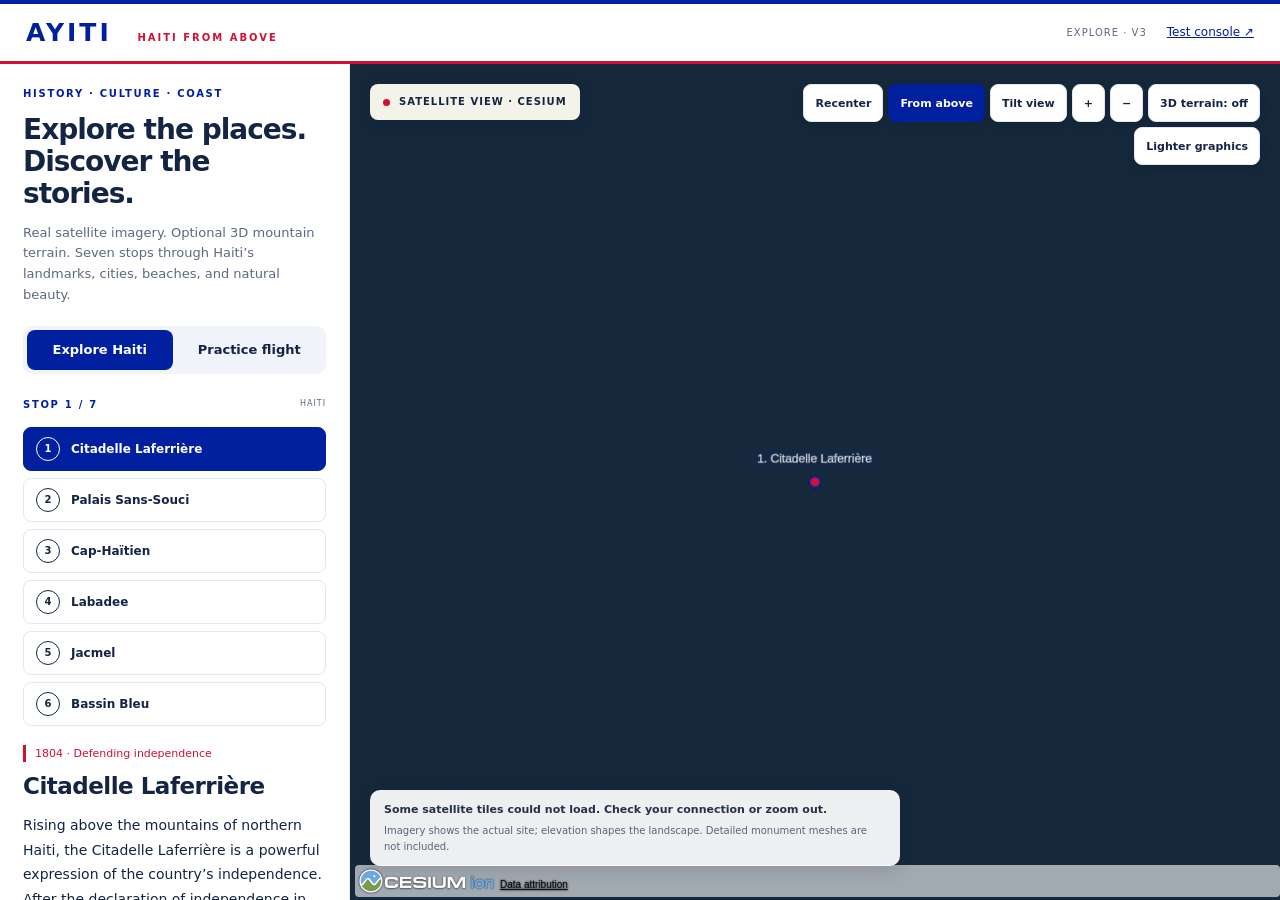
==== commit 91c0e1f7: "Add files via upload" ====
--- a/index.html
+++ b/index.html
@@ -4,8 +4,8 @@
 <meta charset="utf-8"><meta name="viewport" content="width=device-width,initial-scale=1">
 <meta name="description" content="Explore Haiti's historical landmarks using real satellite imagery and elevation in CesiumJS.">
 <title>Ayiti · Haiti from Above</title>
-<link rel="stylesheet" href="vendor/cesium/widgets.css"><link rel="stylesheet" href="style.css?v=3">
-<script defer src="places.js"></script><script defer src="tour-core.js"></script><script defer src="flight-core.js"></script><script defer src="view-core.js"></script><script defer src="app.js?v=3"></script>
+<link rel="stylesheet" href="vendor/cesium/widgets.css"><link rel="stylesheet" href="style.css?v=4">
+<script defer src="places.js"></script><script defer src="tour-core.js"></script><script defer src="flight-core.js"></script><script defer src="view-core.js"></script><script defer src="app.js?v=4"></script>
 </head>
 <body>
 <header class="app-header"><a href="index.html" class="brand">AYITI <span>HAITI FROM ABOVE</span></a><div class="header-right"><span class="version">EXPLORE · V3</span><a href="tests.html">Test console ↗</a></div></header>
@@ -14,18 +14,19 @@
 <div class="intro"><p class="eyebrow">HISTORY · CULTURE · COAST</p><h1>Explore the places.<br>Discover the stories.</h1><p class="intro-copy">Real satellite imagery. Optional 3D mountain terrain. Seven stops through Haiti’s landmarks, cities, beaches, and natural beauty.</p></div>
 <div class="mode-tabs" aria-label="Experience"><button id="tourMode" aria-pressed="true">Explore Haiti</button><button id="flightMode" aria-pressed="false">Practice flight</button></div>
 <section id="tourPanel">
-<div class="count-row"><span id="count" class="eyebrow"></span><span class="location-tag">NORTHERN HAITI</span></div>
+<div class="count-row"><span id="count" class="eyebrow"></span><span class="location-tag">HAITI</span></div>
 <div id="stopList" class="stop-list" aria-label="Choose a tour stop"></div>
 <p id="era" class="era"></p><h2 id="name"></h2><p id="desc"></p><p id="coords" class="small"></p>
 <div class="navigation"><button id="prev" aria-label="Previous stop">← Previous</button><button id="next" class="primary">Next stop →</button></div>
 <button id="slow" class="wide" aria-pressed="false">Slow Tour: off</button>
-<details class="sources"><summary>History & coordinate sources</summary><div id="source"></div><p id="coordinateNote" class="small"></p><p class="small">Cybersecurity connection: validate inputs and check the origin of information before trusting it.</p></details>
+<details class="sources"><summary>Place & coordinate sources</summary><div id="source"></div><p id="coordinateNote" class="small"></p><p class="small">Cybersecurity connection: validate inputs and check the origin of information before trusting it.</p></details>
 </section>
-<section id="flightPanel" hidden><p class="eyebrow">SIMULATED FLIGHT</p><h2>Take the controls.</h2><p class="small">A simple camera-flight simulation, starting at your selected stop. No aircraft physics or collision detection.</p>
+<section id="flightPanel" hidden><p class="eyebrow">SIMULATED FLIGHT</p><h2>Fly to a tour stop.</h2>
+<label for="flightDestination">Destination</label><select id="flightDestination"></select><p id="destinationInfo" class="small"></p><p id="flightGuidance" class="telemetry" role="status"></p><div class="navigation"><button id="aimDestination">Aim at stop</button><button id="nextDestination">Next destination →</button></div><button id="exploreDestination" class="wide">Explore this stop</button><p class="small">Fly a short approach toward a tour stop. Follow the destination heading and distance; the flight pauses within 250 metres. This is a simulation, with no landing physics or collision detection.</p>
 <label for="heading">Heading <output id="headingOut">0°</output></label><input id="heading" type="range" min="0" max="359" value="0">
 <label for="speed">Speed <output id="speedOut">70 m/s</output></label><input id="speed" type="range" min="0" max="150" value="70">
 <label for="height">Height above ellipsoid <output id="heightOut">2200 m</output></label><input id="height" type="range" min="1200" max="5000" step="50" value="2200">
-<div class="navigation"><button id="play" class="primary">Start flight</button><button id="reset">Reset at stop</button></div>
+<div class="navigation"><button id="play" class="primary">Start flight</button><button id="reset">Restart approach</button></div>
 <div class="direction-pad" aria-label="Touch flight controls"><button id="turnLeft" aria-label="Turn left">↶ Left</button><button id="climb" aria-label="Climb">↑ Climb</button><button id="turnRight" aria-label="Turn right">Right ↷</button><button id="descend" aria-label="Descend">↓ Descend</button></div>
 <p id="telemetry" class="telemetry" role="status"></p><p class="small">Desktop: arrows turn or change height; Space pauses. On a phone, use the sliders and buttons.</p></section>
 <div id="problems" class="problems" role="alert"></div>
--- a/style.css
+++ b/style.css
@@ -1,3 +1,5 @@
 :root{--blue:#00209f;--red:#d21034;--ink:#132445;--muted:#5d6980;--line:#e2e7f0;--paper:#fff;--header:64px}*{box-sizing:border-box}html,body{margin:0;min-height:100%;background:#f4f6fb;color:var(--ink);font:15px/1.6 system-ui,-apple-system,BlinkMacSystemFont,"Segoe UI",sans-serif}a{color:var(--blue)}button{font:600 13px system-ui;cursor:pointer;min-height:42px;border:1px solid var(--line);border-radius:8px;background:#fff;color:var(--ink);padding:10px 13px;touch-action:manipulation}button:hover{background:#eef2ff}button:disabled{opacity:.45;cursor:not-allowed}button:focus-visible,a:focus-visible,summary:focus-visible,input:focus-visible,#globe:focus-visible{outline:3px solid #ffb3c1;outline-offset:3px}button[aria-pressed=true]{background:var(--blue);border-color:var(--blue);color:#fff}.primary{background:var(--red);border-color:var(--red);color:#fff}.primary:hover{background:#b90d2d}button[aria-pressed=true]:hover{background:#123bbd}.app-header{height:var(--header);display:flex;align-items:center;justify-content:space-between;padding:0 26px;border-top:4px solid var(--blue);border-bottom:3px solid var(--red);background:#fff}.brand{font-size:25px;letter-spacing:3px;font-weight:800;text-decoration:none;white-space:nowrap}.brand span{font-size:10px;letter-spacing:2px;margin-left:14px;color:var(--red)}.header-right{display:flex;gap:20px;align-items:center;font-size:12px}.version{font-size:10px;color:var(--muted);letter-spacing:1px}.app-layout{height:calc(100dvh - var(--header));display:grid;grid-template-columns:350px minmax(0,1fr)}.sidebar{background:#fff;overflow-y:auto;overscroll-behavior-y:contain;border-right:1px solid var(--line);padding:22px 23px 18px;scrollbar-width:thin}.eyebrow{font-size:10px;letter-spacing:1.7px;font-weight:750;color:var(--blue);margin:0 0 12px}.intro h1{font-size:28px;line-height:1.15;letter-spacing:-1px;margin:8px 0 12px}.intro-copy{font-size:13px;color:var(--muted);margin:0 0 20px}.mode-tabs{display:flex;background:#f1f4fa;border-radius:9px;padding:4px;gap:4px;margin-bottom:23px}.mode-tabs button{flex:1;border:0;min-height:40px;background:transparent;padding:8px}.mode-tabs button[aria-pressed=true]{background:var(--blue)}.count-row{display:flex;justify-content:space-between;align-items:center}.count-row .eyebrow{margin:0}.location-tag{font-size:8px;color:var(--muted);letter-spacing:1px}.stop-list{display:grid;gap:7px;margin:14px 0 18px}.stop-list button{display:flex;gap:11px;align-items:center;text-align:left;min-height:44px;padding:9px 12px;font-size:12px}.stop-list .stop-number{display:inline-flex;align-items:center;justify-content:center;flex:none;width:24px;height:24px;border:1px solid currentColor;border-radius:50%;font-size:10px}.era{font-size:11px;color:var(--red);border-left:3px solid var(--red);padding-left:9px;margin:18px 0 9px}h2{font-size:23px;line-height:1.25;letter-spacing:-.5px;margin:10px 0}#desc{font-size:14px;line-height:1.75;margin:12px 0}.small{font-size:11px;color:var(--muted)}.navigation{display:flex;gap:8px;margin:18px 0 10px}.navigation button{flex:1}.wide{width:100%;font-size:12px;min-height:38px}.sources{border-top:1px solid var(--line);margin-top:21px;padding-top:14px;font-size:12px}.sources summary{cursor:pointer;font-weight:650;min-height:32px}#source a{overflow-wrap:anywhere}.sidebar-foot{margin-top:28px;border-top:1px solid var(--line);padding-top:14px;display:flex;gap:12px;justify-content:space-between;color:var(--muted);font-size:9px}.problems{color:#b00c29;font-size:12px}label{display:block;margin:20px 0 8px;font-size:12px;font-weight:650}output{float:right;color:var(--blue)}input[type=range]{display:block;width:100%;height:24px;margin:0;accent-color:var(--blue)}.direction-pad{display:grid;grid-template-columns:repeat(2,1fr);gap:7px}.direction-pad button{font-size:12px}.telemetry{font:11px/1.8 ui-monospace,Consolas,monospace;padding:10px;border:1px solid var(--line);border-radius:8px;background:#f6f8fc}.map-panel{position:relative;overflow:hidden;min-width:0;min-height:0;background:#13213b}#globe,.map-fallback{position:absolute;inset:0;width:100%;height:100%}.map-fallback{z-index:1;background:#15283c}.map-fallback img{width:100%;height:100%;object-fit:cover;display:block;filter:brightness(.83)}.fallback-label{position:absolute;left:20px;top:80px;color:#fff;font-size:12px;background:#102244e6;padding:9px 12px;border-radius:8px}.map-fallback #imageFailure{position:absolute;inset:35% 10%;color:white;text-align:center}.map-heading{position:absolute;top:20px;left:20px;z-index:3;display:flex;align-items:center;gap:9px;background:#fffef4f2;border-radius:8px;padding:10px 13px;font-size:10px;font-weight:700;letter-spacing:1px;pointer-events:none;box-shadow:0 3px 18px #0002}.live-dot{width:7px;height:7px;border-radius:50%;background:var(--red)}.map-tools{position:absolute;top:20px;right:20px;z-index:3;display:flex;gap:5px;max-width:75%;flex-wrap:wrap;justify-content:flex-end}.map-tools button{font-size:11px;min-height:38px;padding:8px 11px;box-shadow:0 3px 12px #0002}.map-bottom{position:absolute;bottom:34px;left:20px;z-index:3;max-width:min(530px,calc(100% - 40px));border-radius:10px;padding:11px 14px;background:#ffffffec;color:#25314a;box-shadow:0 3px 20px #0002;pointer-events:none}.map-bottom p{margin:0;font-size:11px}#message{font-weight:650}#mapNotice{font-size:10px;color:#5b6478;margin-top:4px}#retry{margin-top:9px;pointer-events:auto}.cesium-viewer-bottom{background:#fff9;border-radius:4px;padding:2px;font-size:9px;max-width:100%}.cesium-viewer-bottom a{color:#111}.cesium-widget-credits{max-width:100%;overflow-wrap:anywhere}.cesium-widget canvas{touch-action:none}#globe:focus{outline-offset:-3px}[hidden]{display:none!important}@media(min-width:1100px){.map-heading{max-width:300px}.map-tools{max-width:60%}}@media(max-width:1000px){.app-layout{grid-template-columns:310px minmax(0,1fr)}.sidebar{padding:20px}.map-heading{top:14px;left:14px}.map-tools{top:64px;left:14px;right:14px;max-width:none;justify-content:flex-start}.map-tools button{font-size:10px}.map-bottom{left:14px;max-width:calc(100% - 28px)}}@media(max-width:700px){:root{--header:58px}.app-header{padding:0 15px}.brand{font-size:22px}.brand span,.version{display:none}.header-right{font-size:11px}.app-layout{height:auto;display:flex;flex-direction:column}.map-panel{order:-1;height:54svh;min-height:340px;max-height:540px}.sidebar{border-right:0;overflow:visible;padding:21px 20px;max-width:none}.intro h1{font-size:25px}.intro h1 br{display:none}.intro-copy{font-size:12px;margin-bottom:15px}.stop-list{grid-template-columns:repeat(3,minmax(0,1fr));gap:6px}.stop-list button{flex-direction:column;justify-content:center;text-align:center;font-size:10px;padding:8px 4px;min-height:68px;gap:5px}.map-heading{font-size:9px;top:12px;left:12px;padding:8px 10px}.map-tools{top:54px;left:12px;right:12px;gap:5px}.map-tools button{min-height:38px;font-size:10px;padding:7px 9px}.map-bottom{bottom:28px;left:12px;max-width:calc(100% - 24px);padding:9px 11px}.map-bottom p{font-size:10px}#mapNotice{font-size:9px}.fallback-label{top:155px;left:12px;font-size:10px}.sidebar-foot{font-size:10px}}@media(prefers-reduced-motion:reduce){*{scroll-behavior:auto}}
 
 #desc{white-space:pre-line}.stop-list{max-height:300px;overflow-y:auto;scrollbar-width:thin}@media(max-width:700px){.stop-list{display:flex;flex-direction:column;max-height:290px}.stop-list button{flex-direction:row;justify-content:flex-start;text-align:left;min-height:42px;padding:9px 12px;gap:10px}}
+
+#flightDestination{width:100%;padding:10px;border:1px solid #ccd5eb;border-radius:8px;background:white;color:#00205b;font:inherit}#destinationInfo{max-height:120px;overflow:auto}#flightGuidance{color:#00209f;background:#eef2ff;padding:10px;border-left:3px solid #d21034}
